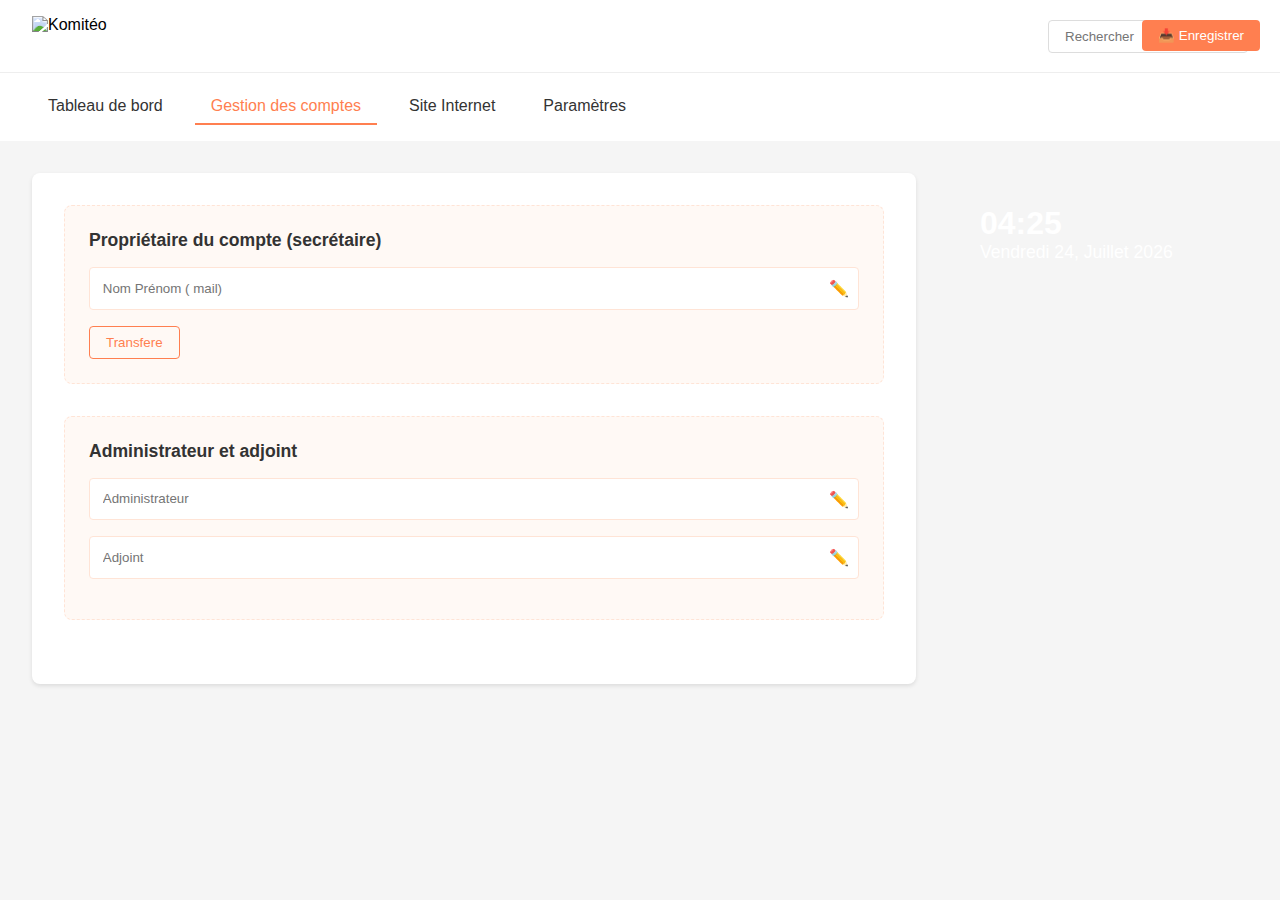
==== index.html @ c422dad1 "updates 3" ====
<!DOCTYPE html>
<html lang="fr">
  <head>
    <meta charset="UTF-8" />
    <meta name="viewport" content="width=device-width, initial-scale=1.0" />
    <title>Komitéo - Gestion des comptes</title>
    <style>
      :root {
        --primary-color: #ff7f50;
        --text-color: #333;
        --bg-color: #f5f5f5;
        --card-bg: #ffffff;
        --border-color: #ffe4d6;
      }

      * {
        margin: 0;
        padding: 0;
        box-sizing: border-box;
        font-family: Arial, sans-serif;
      }

      body {
        background-color: var(--bg-color);
      }

      .header {
        display: flex;
        justify-content: space-between;
        align-items: center;
        padding: 1rem 2rem;
        background: white;
        border-bottom: 1px solid #eee;
      }

      .logo {
        height: 40px;
      }

      .search-bar {
        padding: 0.5rem 1rem;
        border: 1px solid #ddd;
        border-radius: 4px;
        width: 200px;
      }

      .nav-tabs {
        display: flex;
        gap: 1rem;
        padding: 1rem 2rem;
        background: white;
      }

      .nav-tab {
        padding: 0.5rem 1rem;
        cursor: pointer;
        color: var(--text-color);
        border-bottom: 2px solid transparent;
      }

      .nav-tab.active {
        border-bottom-color: var(--primary-color);
        color: var(--primary-color);
      }

      .main-container {
        display: grid;
        grid-template-columns: 1fr 300px;
        gap: 2rem;
        padding: 2rem;
        max-width: 1400px;
        margin: 0 auto;
      }

      .content-area {
        background: white;
        padding: 2rem;
        border-radius: 8px;
        box-shadow: 0 2px 4px rgba(0, 0, 0, 0.1);
      }

      .tab-content {
        display: none;
      }

      .tab-content.active {
        display: block;
      }

      .form-section {
        margin-bottom: 2rem;
        padding: 1.5rem;
        border: 1px dashed var(--border-color);
        border-radius: 8px;
        background: #fff9f5;
      }

      .form-section h2 {
        font-size: 1.1rem;
        margin-bottom: 1rem;
        color: var(--text-color);
      }

      .form-group {
        margin-bottom: 1rem;
        position: relative;
      }

      .form-control {
        width: 100%;
        padding: 0.8rem;
        border: 1px solid var(--border-color);
        border-radius: 4px;
        background: white;
      }

      .edit-icon {
        position: absolute;
        right: 10px;
        top: 50%;
        transform: translateY(-50%);
        color: var(--primary-color);
        cursor: pointer;
      }

      .button {
        padding: 0.5rem 1rem;
        border: none;
        border-radius: 4px;
        cursor: pointer;
        background: var(--primary-color);
        color: white;
      }

      .button-outline {
        background: transparent;
        border: 1px solid var(--primary-color);
        color: var(--primary-color);
      }

      .save-button {
        position: fixed;
        top: 20px;
        right: 20px;
        z-index: 100;
      }

      .time-widget {
        background: url("https://hebbkx1anhila5yf.public.blob.vercel-storage.com/Komit%C3%A9o%20interface.pptx%20(1)-jANILv86jYt1NejkxQ77JHOQQuXecz.png")
          center/cover;
        color: white;
        padding: 2rem;
        border-radius: 8px;
        margin-bottom: 1rem;
      }

      .time {
        font-size: 2rem;
        font-weight: bold;
      }

      .date {
        font-size: 1.1rem;
      }
    </style>
  </head>
  <body>
    <header class="header">
      <img
        src="https://hebbkx1anhila5yf.public.blob.vercel-storage.com/Komit%C3%A9o%20interface.pptx%20(1)-jANILv86jYt1NejkxQ77JHOQQuXecz.png"
        alt="Komitéo"
        class="logo"
      />
      <input type="search" placeholder="Rechercher" class="search-bar" />
    </header>

    <nav class="nav-tabs">
      <div class="nav-tab" data-tab="dashboard">Tableau de bord</div>
      <div class="nav-tab active" data-tab="accounts">Gestion des comptes</div>
      <div class="nav-tab" data-tab="website">Site Internet</div>
      <div class="nav-tab" data-tab="settings">Paramètres</div>
    </nav>

    <button class="button save-button"><span>📥</span> Enregistrer</button>

    <main class="main-container">
      <div class="content-area">
        <!-- Dashboard Tab -->
        <div class="tab-content" id="dashboard">
          <h1>Tableau de bord</h1>
          <!-- Dashboard content here -->
        </div>

        <!-- Accounts Tab -->
        <div class="tab-content active" id="accounts">
          <div class="form-section">
            <h2>Propriétaire du compte (secrétaire)</h2>
            <div class="form-group">
              <input
                type="text"
                class="form-control"
                placeholder="Nom Prénom ( mail)"
              />
              <span class="edit-icon">✏️</span>
            </div>
            <button class="button button-outline">Transfere</button>
          </div>

          <div class="form-section">
            <h2>Administrateur et adjoint</h2>
            <div class="form-group">
              <input
                type="text"
                class="form-control"
                placeholder="Administrateur"
              />
              <span class="edit-icon">✏️</span>
            </div>
            <div class="form-group">
              <input type="text" class="form-control" placeholder="Adjoint" />
              <span class="edit-icon">✏️</span>
            </div>
          </div>
        </div>

        <!-- Website Tab -->
        <div class="tab-content" id="website">
          <h1>Site Internet</h1>
          <!-- Website content here -->
        </div>

        <!-- Settings Tab -->
        <div class="tab-content" id="settings">
          <h1>Paramètres</h1>
          <!-- Settings content here -->
        </div>
      </div>

      <aside>
        <div class="time-widget">
          <div class="time">08:10</div>
          <div class="date">Jeudi 28, Novembre 2024</div>
        </div>
      </aside>
    </main>

    <script>
      // Tab switching functionality
      const tabs = document.querySelectorAll(".nav-tab");
      const tabContents = document.querySelectorAll(".tab-content");

      tabs.forEach((tab) => {
        tab.addEventListener("click", () => {
          // Remove active class from all tabs and contents
          tabs.forEach((t) => t.classList.remove("active"));
          tabContents.forEach((content) => content.classList.remove("active"));

          // Add active class to clicked tab and corresponding content
          tab.classList.add("active");
          const tabId = tab.getAttribute("data-tab");
          document.getElementById(tabId).classList.add("active");
        });
      });

      // Update time and date
      function updateDateTime() {
        const now = new Date();
        const timeElement = document.querySelector(".time");
        const dateElement = document.querySelector(".date");

        const hours = String(now.getHours()).padStart(2, "0");
        const minutes = String(now.getMinutes()).padStart(2, "0");
        timeElement.textContent = `${hours}:${minutes}`;

        const days = [
          "Dimanche",
          "Lundi",
          "Mardi",
          "Mercredi",
          "Jeudi",
          "Vendredi",
          "Samedi",
        ];
        const months = [
          "Janvier",
          "Février",
          "Mars",
          "Avril",
          "Mai",
          "Juin",
          "Juillet",
          "Août",
          "Septembre",
          "Octobre",
          "Novembre",
          "Décembre",
        ];

        const formattedDate = `${days[now.getDay()]} ${now.getDate()}, ${
          months[now.getMonth()]
        } ${now.getFullYear()}`;
        dateElement.textContent = formattedDate;
      }

      updateDateTime();
      setInterval(updateDateTime, 60000);

      // Save button animation
      const saveButton = document.querySelector(".save-button");
      saveButton.addEventListener("click", () => {
        saveButton.style.transform = "scale(0.95)";
        setTimeout(() => {
          saveButton.style.transform = "scale(1)";
        }, 100);
      });
    </script>
  </body>
</html>
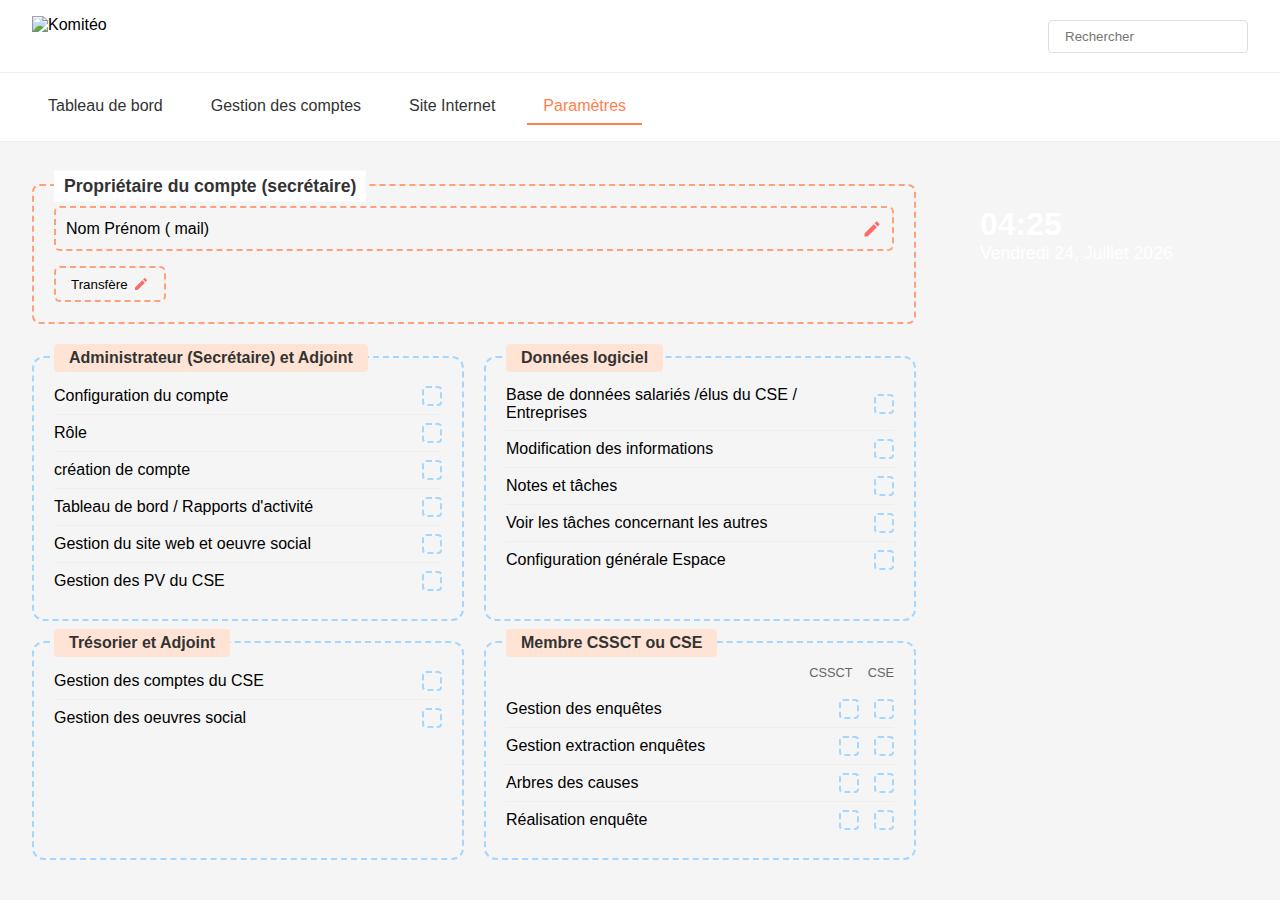
==== commit ec04a7ba: "updates 3" ====
--- a/index.html
+++ b/index.html
@@ -3,16 +3,8 @@
   <head>
     <meta charset="UTF-8" />
     <meta name="viewport" content="width=device-width, initial-scale=1.0" />
-    <title>Komitéo - Gestion des comptes</title>
+    <title>Komitéo</title>
     <style>
-      :root {
-        --primary-color: #ff7f50;
-        --text-color: #333;
-        --bg-color: #f5f5f5;
-        --card-bg: #ffffff;
-        --border-color: #ffe4d6;
-      }
-
       * {
         margin: 0;
         padding: 0;
@@ -21,9 +13,10 @@
       }
 
       body {
-        background-color: var(--bg-color);
-      }
-
+        background-color: #f5f5f5;
+      }
+
+      /* Header Styles */
       .header {
         display: flex;
         justify-content: space-between;
@@ -44,25 +37,28 @@
         width: 200px;
       }
 
+      /* Navigation Tabs */
       .nav-tabs {
         display: flex;
         gap: 1rem;
         padding: 1rem 2rem;
         background: white;
+        border-bottom: 1px solid #eee;
       }
 
       .nav-tab {
         padding: 0.5rem 1rem;
         cursor: pointer;
-        color: var(--text-color);
+        color: #333;
         border-bottom: 2px solid transparent;
       }
 
       .nav-tab.active {
-        border-bottom-color: var(--primary-color);
-        color: var(--primary-color);
-      }
-
+        border-bottom-color: #ff7f50;
+        color: #ff7f50;
+      }
+
+      /* Main Container */
       .main-container {
         display: grid;
         grid-template-columns: 1fr 300px;
@@ -72,79 +68,7 @@
         margin: 0 auto;
       }
 
-      .content-area {
-        background: white;
-        padding: 2rem;
-        border-radius: 8px;
-        box-shadow: 0 2px 4px rgba(0, 0, 0, 0.1);
-      }
-
-      .tab-content {
-        display: none;
-      }
-
-      .tab-content.active {
-        display: block;
-      }
-
-      .form-section {
-        margin-bottom: 2rem;
-        padding: 1.5rem;
-        border: 1px dashed var(--border-color);
-        border-radius: 8px;
-        background: #fff9f5;
-      }
-
-      .form-section h2 {
-        font-size: 1.1rem;
-        margin-bottom: 1rem;
-        color: var(--text-color);
-      }
-
-      .form-group {
-        margin-bottom: 1rem;
-        position: relative;
-      }
-
-      .form-control {
-        width: 100%;
-        padding: 0.8rem;
-        border: 1px solid var(--border-color);
-        border-radius: 4px;
-        background: white;
-      }
-
-      .edit-icon {
-        position: absolute;
-        right: 10px;
-        top: 50%;
-        transform: translateY(-50%);
-        color: var(--primary-color);
-        cursor: pointer;
-      }
-
-      .button {
-        padding: 0.5rem 1rem;
-        border: none;
-        border-radius: 4px;
-        cursor: pointer;
-        background: var(--primary-color);
-        color: white;
-      }
-
-      .button-outline {
-        background: transparent;
-        border: 1px solid var(--primary-color);
-        color: var(--primary-color);
-      }
-
-      .save-button {
-        position: fixed;
-        top: 20px;
-        right: 20px;
-        z-index: 100;
-      }
-
+      /* Time Widget */
       .time-widget {
         background: url("https://hebbkx1anhila5yf.public.blob.vercel-storage.com/Komit%C3%A9o%20interface.pptx%20(1)-jANILv86jYt1NejkxQ77JHOQQuXecz.png")
           center/cover;
@@ -161,6 +85,159 @@
 
       .date {
         font-size: 1.1rem;
+      }
+
+      /* Form Sections */
+      .form-section {
+        margin-bottom: 2rem;
+      }
+
+      .dotted-container {
+        position: relative;
+        border: 2px dashed #ffa07a;
+        border-radius: 8px;
+        padding: 20px;
+        margin: 10px 0;
+      }
+
+      .section-header {
+        position: absolute;
+        top: 0;
+        left: 20px;
+        transform: translateY(-50%);
+        background: white;
+        padding: 5px 10px;
+        font-size: 1.1rem;
+        color: #333;
+      }
+
+      .input-group {
+        display: flex;
+        align-items: center;
+        gap: 15px;
+        margin-bottom: 15px;
+      }
+
+      .input-with-icon {
+        position: relative;
+        flex-grow: 1;
+        border: 2px dashed #ffa07a;
+        border-radius: 6px;
+        padding: 10px;
+        min-height: 45px;
+        display: flex;
+        align-items: center;
+      }
+
+      .icon-right {
+        position: absolute;
+        right: 10px;
+        top: 50%;
+        transform: translateY(-50%);
+        width: 20px;
+        height: 20px;
+        cursor: pointer;
+      }
+
+      .edit-icon {
+        color: #ff6b6b;
+      }
+
+      .action-button {
+        border: 2px dashed #ffa07a;
+        border-radius: 6px;
+        padding: 8px 15px;
+        background: none;
+        display: flex;
+        align-items: center;
+        gap: 5px;
+        cursor: pointer;
+      }
+
+      .action-button:hover {
+        background: #fff5ee;
+      }
+
+      /* Settings Grid */
+      .settings-grid {
+        display: grid;
+        grid-template-columns: repeat(2, 1fr);
+        gap: 20px;
+        margin-top: 2rem;
+      }
+
+      .settings-section {
+        position: relative;
+        border: 2px dashed #a5d6ff;
+        border-radius: 12px;
+        padding: 20px;
+      }
+
+      .settings-title {
+        position: absolute;
+        top: 0;
+        left: 20px;
+        transform: translateY(-50%);
+        background: #ffe4d6;
+        padding: 5px 15px;
+        border-radius: 4px;
+        font-size: 1rem;
+        color: #333;
+        white-space: nowrap;
+      }
+
+      .permission-list {
+        list-style: none;
+        padding: 0;
+        margin: 0;
+      }
+
+      .permission-item {
+        display: flex;
+        justify-content: space-between;
+        align-items: center;
+        padding: 8px 0;
+        border-bottom: 1px solid #eee;
+      }
+
+      .permission-item:last-child {
+        border-bottom: none;
+      }
+
+      .checkbox-group {
+        display: flex;
+        gap: 15px;
+      }
+
+      .custom-checkbox {
+        width: 20px;
+        height: 20px;
+        border: 2px dashed #a5d6ff;
+        border-radius: 4px;
+        cursor: pointer;
+      }
+
+      .custom-checkbox.checked {
+        background-color: #ff6b6b;
+        border-color: #ff6b6b;
+      }
+
+      .column-header {
+        font-size: 0.8rem;
+        color: #666;
+        text-align: center;
+        margin-bottom: 5px;
+      }
+
+      /* Responsive Design */
+      @media (max-width: 1024px) {
+        .main-container {
+          grid-template-columns: 1fr;
+        }
+
+        .settings-grid {
+          grid-template-columns: 1fr;
+        }
       }
     </style>
   </head>
@@ -175,64 +252,168 @@
     </header>
 
     <nav class="nav-tabs">
-      <div class="nav-tab" data-tab="dashboard">Tableau de bord</div>
-      <div class="nav-tab active" data-tab="accounts">Gestion des comptes</div>
-      <div class="nav-tab" data-tab="website">Site Internet</div>
-      <div class="nav-tab" data-tab="settings">Paramètres</div>
+      <div class="nav-tab">Tableau de bord</div>
+      <div class="nav-tab">Gestion des comptes</div>
+      <div class="nav-tab">Site Internet</div>
+      <div class="nav-tab active">Paramètres</div>
     </nav>
-
-    <button class="button save-button"><span>📥</span> Enregistrer</button>
 
     <main class="main-container">
       <div class="content-area">
-        <!-- Dashboard Tab -->
-        <div class="tab-content" id="dashboard">
-          <h1>Tableau de bord</h1>
-          <!-- Dashboard content here -->
-        </div>
-
-        <!-- Accounts Tab -->
-        <div class="tab-content active" id="accounts">
-          <div class="form-section">
-            <h2>Propriétaire du compte (secrétaire)</h2>
-            <div class="form-group">
-              <input
-                type="text"
-                class="form-control"
-                placeholder="Nom Prénom ( mail)"
-              />
-              <span class="edit-icon">✏️</span>
+        <!-- Account Management Forms -->
+        <div class="form-section">
+          <div class="dotted-container">
+            <h2 class="section-header">Propriétaire du compte (secrétaire)</h2>
+            <div class="input-group">
+              <div class="input-with-icon">
+                Nom Prénom ( mail)
+                <svg
+                  class="icon-right edit-icon"
+                  viewBox="0 0 24 24"
+                  width="20"
+                  height="20"
+                >
+                  <path
+                    fill="currentColor"
+                    d="M3 17.25V21h3.75L17.81 9.94l-3.75-3.75L3 17.25zM20.71 7.04c.39-.39.39-1.02 0-1.41l-2.34-2.34c-.39-.39-1.02-.39-1.41 0l-1.83 1.83 3.75 3.75 1.83-1.83z"
+                  />
+                </svg>
+              </div>
             </div>
-            <button class="button button-outline">Transfere</button>
-          </div>
-
-          <div class="form-section">
-            <h2>Administrateur et adjoint</h2>
-            <div class="form-group">
-              <input
-                type="text"
-                class="form-control"
-                placeholder="Administrateur"
-              />
-              <span class="edit-icon">✏️</span>
-            </div>
-            <div class="form-group">
-              <input type="text" class="form-control" placeholder="Adjoint" />
-              <span class="edit-icon">✏️</span>
-            </div>
+            <button class="action-button">
+              Transfère
+              <svg class="edit-icon" viewBox="0 0 24 24" width="16" height="16">
+                <path
+                  fill="currentColor"
+                  d="M3 17.25V21h3.75L17.81 9.94l-3.75-3.75L3 17.25zM20.71 7.04c.39-.39.39-1.02 0-1.41l-2.34-2.34c-.39-.39-1.02-.39-1.41 0l-1.83 1.83 3.75 3.75 1.83-1.83z"
+                />
+              </svg>
+            </button>
           </div>
         </div>
 
-        <!-- Website Tab -->
-        <div class="tab-content" id="website">
-          <h1>Site Internet</h1>
-          <!-- Website content here -->
-        </div>
-
-        <!-- Settings Tab -->
-        <div class="tab-content" id="settings">
-          <h1>Paramètres</h1>
-          <!-- Settings content here -->
+        <!-- Settings Grid -->
+        <div class="settings-grid">
+          <!-- Administrateur Section -->
+          <div class="settings-section">
+            <h2 class="settings-title">
+              Administrateur (Secrétaire) et Adjoint
+            </h2>
+            <ul class="permission-list">
+              <li class="permission-item">
+                Configuration du compte
+                <div class="custom-checkbox"></div>
+              </li>
+              <li class="permission-item">
+                Rôle
+                <div class="custom-checkbox"></div>
+              </li>
+              <li class="permission-item">
+                création de compte
+                <div class="custom-checkbox"></div>
+              </li>
+              <li class="permission-item">
+                Tableau de bord / Rapports d'activité
+                <div class="custom-checkbox"></div>
+              </li>
+              <li class="permission-item">
+                Gestion du site web et oeuvre social
+                <div class="custom-checkbox"></div>
+              </li>
+              <li class="permission-item">
+                Gestion des PV du CSE
+                <div class="custom-checkbox"></div>
+              </li>
+            </ul>
+          </div>
+
+          <!-- Données logiciel Section -->
+          <div class="settings-section">
+            <h2 class="settings-title">Données logiciel</h2>
+            <ul class="permission-list">
+              <li class="permission-item">
+                Base de données salariés /élus du CSE / Entreprises
+                <div class="custom-checkbox"></div>
+              </li>
+              <li class="permission-item">
+                Modification des informations
+                <div class="custom-checkbox"></div>
+              </li>
+              <li class="permission-item">
+                Notes et tâches
+                <div class="custom-checkbox"></div>
+              </li>
+              <li class="permission-item">
+                Voir les tâches concernant les autres
+                <div class="custom-checkbox"></div>
+              </li>
+              <li class="permission-item">
+                Configuration générale Espace
+                <div class="custom-checkbox"></div>
+              </li>
+            </ul>
+          </div>
+
+          <!-- Trésorier Section -->
+          <div class="settings-section">
+            <h2 class="settings-title">Trésorier et Adjoint</h2>
+            <ul class="permission-list">
+              <li class="permission-item">
+                Gestion des comptes du CSE
+                <div class="custom-checkbox"></div>
+              </li>
+              <li class="permission-item">
+                Gestion des oeuvres social
+                <div class="custom-checkbox"></div>
+              </li>
+            </ul>
+          </div>
+
+          <!-- Membre CSSCT Section -->
+          <div class="settings-section">
+            <h2 class="settings-title">Membre CSSCT ou CSE</h2>
+            <div
+              class="checkbox-group"
+              style="justify-content: flex-end; margin-bottom: 10px"
+            >
+              <div class="checkbox-container">
+                <span class="column-header">CSSCT</span>
+              </div>
+              <div class="checkbox-container">
+                <span class="column-header">CSE</span>
+              </div>
+            </div>
+            <ul class="permission-list">
+              <li class="permission-item">
+                Gestion des enquêtes
+                <div class="checkbox-group">
+                  <div class="custom-checkbox"></div>
+                  <div class="custom-checkbox"></div>
+                </div>
+              </li>
+              <li class="permission-item">
+                Gestion extraction enquêtes
+                <div class="checkbox-group">
+                  <div class="custom-checkbox"></div>
+                  <div class="custom-checkbox"></div>
+                </div>
+              </li>
+              <li class="permission-item">
+                Arbres des causes
+                <div class="checkbox-group">
+                  <div class="custom-checkbox"></div>
+                  <div class="custom-checkbox"></div>
+                </div>
+              </li>
+              <li class="permission-item">
+                Réalisation enquête
+                <div class="checkbox-group">
+                  <div class="custom-checkbox"></div>
+                  <div class="custom-checkbox"></div>
+                </div>
+              </li>
+            </ul>
+          </div>
         </div>
       </div>
 
@@ -247,18 +428,17 @@
     <script>
       // Tab switching functionality
       const tabs = document.querySelectorAll(".nav-tab");
-      const tabContents = document.querySelectorAll(".tab-content");
-
       tabs.forEach((tab) => {
         tab.addEventListener("click", () => {
-          // Remove active class from all tabs and contents
           tabs.forEach((t) => t.classList.remove("active"));
-          tabContents.forEach((content) => content.classList.remove("active"));
-
-          // Add active class to clicked tab and corresponding content
           tab.classList.add("active");
-          const tabId = tab.getAttribute("data-tab");
-          document.getElementById(tabId).classList.add("active");
+        });
+      });
+
+      // Checkbox toggle functionality
+      document.querySelectorAll(".custom-checkbox").forEach((checkbox) => {
+        checkbox.addEventListener("click", function () {
+          this.classList.toggle("checked");
         });
       });
 
@@ -304,15 +484,6 @@
 
       updateDateTime();
       setInterval(updateDateTime, 60000);
-
-      // Save button animation
-      const saveButton = document.querySelector(".save-button");
-      saveButton.addEventListener("click", () => {
-        saveButton.style.transform = "scale(0.95)";
-        setTimeout(() => {
-          saveButton.style.transform = "scale(1)";
-        }, 100);
-      });
     </script>
   </body>
 </html>
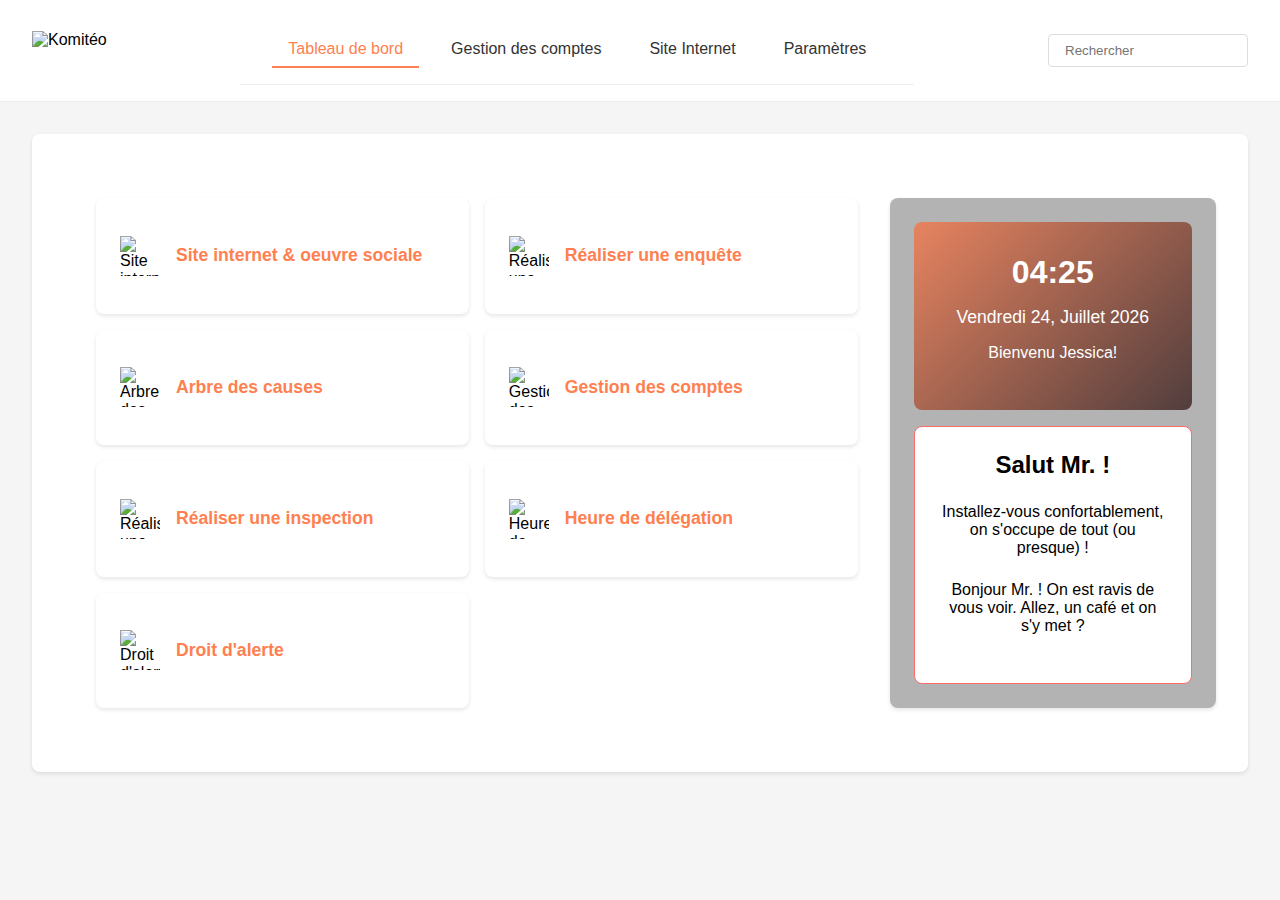
==== commit b4dd1d5b: "refactor" ====
--- a/index.html
+++ b/index.html
@@ -4,242 +4,7 @@
     <meta charset="UTF-8" />
     <meta name="viewport" content="width=device-width, initial-scale=1.0" />
     <title>Komitéo</title>
-    <style>
-      * {
-        margin: 0;
-        padding: 0;
-        box-sizing: border-box;
-        font-family: Arial, sans-serif;
-      }
-
-      body {
-        background-color: #f5f5f5;
-      }
-
-      /* Header Styles */
-      .header {
-        display: flex;
-        justify-content: space-between;
-        align-items: center;
-        padding: 1rem 2rem;
-        background: white;
-        border-bottom: 1px solid #eee;
-      }
-
-      .logo {
-        height: 40px;
-      }
-
-      .search-bar {
-        padding: 0.5rem 1rem;
-        border: 1px solid #ddd;
-        border-radius: 4px;
-        width: 200px;
-      }
-
-      /* Navigation Tabs */
-      .nav-tabs {
-        display: flex;
-        gap: 1rem;
-        padding: 1rem 2rem;
-        background: white;
-        border-bottom: 1px solid #eee;
-      }
-
-      .nav-tab {
-        padding: 0.5rem 1rem;
-        cursor: pointer;
-        color: #333;
-        border-bottom: 2px solid transparent;
-      }
-
-      .nav-tab.active {
-        border-bottom-color: #ff7f50;
-        color: #ff7f50;
-      }
-
-      /* Main Container */
-      .main-container {
-        display: grid;
-        grid-template-columns: 1fr 300px;
-        gap: 2rem;
-        padding: 2rem;
-        max-width: 1400px;
-        margin: 0 auto;
-      }
-
-      /* Time Widget */
-      .time-widget {
-        background: url("https://hebbkx1anhila5yf.public.blob.vercel-storage.com/Komit%C3%A9o%20interface.pptx%20(1)-jANILv86jYt1NejkxQ77JHOQQuXecz.png")
-          center/cover;
-        color: white;
-        padding: 2rem;
-        border-radius: 8px;
-        margin-bottom: 1rem;
-      }
-
-      .time {
-        font-size: 2rem;
-        font-weight: bold;
-      }
-
-      .date {
-        font-size: 1.1rem;
-      }
-
-      /* Form Sections */
-      .form-section {
-        margin-bottom: 2rem;
-      }
-
-      .dotted-container {
-        position: relative;
-        border: 2px dashed #ffa07a;
-        border-radius: 8px;
-        padding: 20px;
-        margin: 10px 0;
-      }
-
-      .section-header {
-        position: absolute;
-        top: 0;
-        left: 20px;
-        transform: translateY(-50%);
-        background: white;
-        padding: 5px 10px;
-        font-size: 1.1rem;
-        color: #333;
-      }
-
-      .input-group {
-        display: flex;
-        align-items: center;
-        gap: 15px;
-        margin-bottom: 15px;
-      }
-
-      .input-with-icon {
-        position: relative;
-        flex-grow: 1;
-        border: 2px dashed #ffa07a;
-        border-radius: 6px;
-        padding: 10px;
-        min-height: 45px;
-        display: flex;
-        align-items: center;
-      }
-
-      .icon-right {
-        position: absolute;
-        right: 10px;
-        top: 50%;
-        transform: translateY(-50%);
-        width: 20px;
-        height: 20px;
-        cursor: pointer;
-      }
-
-      .edit-icon {
-        color: #ff6b6b;
-      }
-
-      .action-button {
-        border: 2px dashed #ffa07a;
-        border-radius: 6px;
-        padding: 8px 15px;
-        background: none;
-        display: flex;
-        align-items: center;
-        gap: 5px;
-        cursor: pointer;
-      }
-
-      .action-button:hover {
-        background: #fff5ee;
-      }
-
-      /* Settings Grid */
-      .settings-grid {
-        display: grid;
-        grid-template-columns: repeat(2, 1fr);
-        gap: 20px;
-        margin-top: 2rem;
-      }
-
-      .settings-section {
-        position: relative;
-        border: 2px dashed #a5d6ff;
-        border-radius: 12px;
-        padding: 20px;
-      }
-
-      .settings-title {
-        position: absolute;
-        top: 0;
-        left: 20px;
-        transform: translateY(-50%);
-        background: #ffe4d6;
-        padding: 5px 15px;
-        border-radius: 4px;
-        font-size: 1rem;
-        color: #333;
-        white-space: nowrap;
-      }
-
-      .permission-list {
-        list-style: none;
-        padding: 0;
-        margin: 0;
-      }
-
-      .permission-item {
-        display: flex;
-        justify-content: space-between;
-        align-items: center;
-        padding: 8px 0;
-        border-bottom: 1px solid #eee;
-      }
-
-      .permission-item:last-child {
-        border-bottom: none;
-      }
-
-      .checkbox-group {
-        display: flex;
-        gap: 15px;
-      }
-
-      .custom-checkbox {
-        width: 20px;
-        height: 20px;
-        border: 2px dashed #a5d6ff;
-        border-radius: 4px;
-        cursor: pointer;
-      }
-
-      .custom-checkbox.checked {
-        background-color: #ff6b6b;
-        border-color: #ff6b6b;
-      }
-
-      .column-header {
-        font-size: 0.8rem;
-        color: #666;
-        text-align: center;
-        margin-bottom: 5px;
-      }
-
-      /* Responsive Design */
-      @media (max-width: 1024px) {
-        .main-container {
-          grid-template-columns: 1fr;
-        }
-
-        .settings-grid {
-          grid-template-columns: 1fr;
-        }
-      }
-    </style>
+    <link rel="stylesheet" href="style.css" />
   </head>
   <body>
     <header class="header">
@@ -248,209 +13,400 @@
         alt="Komitéo"
         class="logo"
       />
+      <nav class="nav-tabs">
+        <div class="nav-tab" data-tab="dashboard">Tableau de bord</div>
+        <div class="nav-tab" data-tab="accounts">Gestion des comptes</div>
+        <div class="nav-tab" data-tab="website">Site Internet</div>
+        <div class="nav-tab" data-tab="settings">Paramètres</div>
+      </nav>
       <input type="search" placeholder="Rechercher" class="search-bar" />
     </header>
 
-    <nav class="nav-tabs">
-      <div class="nav-tab">Tableau de bord</div>
-      <div class="nav-tab">Gestion des comptes</div>
-      <div class="nav-tab">Site Internet</div>
-      <div class="nav-tab active">Paramètres</div>
-    </nav>
-
     <main class="main-container">
       <div class="content-area">
-        <!-- Account Management Forms -->
-        <div class="form-section">
-          <div class="dotted-container">
-            <h2 class="section-header">Propriétaire du compte (secrétaire)</h2>
-            <div class="input-group">
-              <div class="input-with-icon">
-                Nom Prénom ( mail)
+        <!-- Dashboard Tab -->
+        <div id="dashboard" class="tab-content active">
+          <div class="menu-grid">
+            <div class="menu-item">
+              <img
+                src="https://hebbkx1anhila5yf.public.blob.vercel-storage.com/Komit%C3%A9o%20interface.pptx-p2DR1jyctM0avQndumkIpsC59VqSSd.png"
+                alt="Site internet & oeuvre sociale"
+              />
+              <h3>Site internet & oeuvre sociale</h3>
+            </div>
+            <div class="menu-item">
+              <img
+                src="https://hebbkx1anhila5yf.public.blob.vercel-storage.com/Komit%C3%A9o%20interface.pptx-p2DR1jyctM0avQndumkIpsC59VqSSd.png"
+                alt="Réaliser une enquête"
+              />
+              <h3>Réaliser une enquête</h3>
+            </div>
+            <div class="menu-item">
+              <img
+                src="https://hebbkx1anhila5yf.public.blob.vercel-storage.com/Komit%C3%A9o%20interface.pptx-p2DR1jyctM0avQndumkIpsC59VqSSd.png"
+                alt="Arbre des causes"
+              />
+              <h3>Arbre des causes</h3>
+            </div>
+            <div class="menu-item">
+              <img
+                src="https://hebbkx1anhila5yf.public.blob.vercel-storage.com/Komit%C3%A9o%20interface.pptx-p2DR1jyctM0avQndumkIpsC59VqSSd.png"
+                alt="Gestion des comptes"
+              />
+              <h3>Gestion des comptes</h3>
+            </div>
+            <div class="menu-item">
+              <img
+                src="https://hebbkx1anhila5yf.public.blob.vercel-storage.com/Komit%C3%A9o%20interface.pptx-p2DR1jyctM0avQndumkIpsC59VqSSd.png"
+                alt="Réaliser une inspection"
+              />
+              <h3>Réaliser une inspection</h3>
+            </div>
+            <div class="menu-item">
+              <img
+                src="https://hebbkx1anhila5yf.public.blob.vercel-storage.com/Komit%C3%A9o%20interface.pptx-p2DR1jyctM0avQndumkIpsC59VqSSd.png"
+                alt="Heure de délégation"
+              />
+              <h3>Heure de délégation</h3>
+            </div>
+            <div class="menu-item">
+              <img
+                src="https://hebbkx1anhila5yf.public.blob.vercel-storage.com/Komit%C3%A9o%20interface.pptx-p2DR1jyctM0avQndumkIpsC59VqSSd.png"
+                alt="Droit d'alerte"
+              />
+              <h3>Droit d'alerte</h3>
+            </div>
+          </div>
+
+          <aside class="sidebar">
+            <div class="time-widget">
+              <div class="time">08:10</div>
+              <div class="date">Jeudi 28, Novembre 2024</div>
+              <div class="p">Bienvenu Jessica!</div>
+            </div>
+            <div class="welcome-message">
+              <h2>Salut Mr. !</h2>
+              <p>
+                Installez-vous confortablement, on s'occupe de tout (ou presque)
+                !
+              </p>
+              <p>
+                Bonjour Mr. ! On est ravis de vous voir. Allez, un café et on
+                s'y met ?
+              </p>
+            </div>
+          </aside>
+        </div>
+
+        <!-- Accounts Tab -->
+        <div id="accounts" class="tab-content">
+          <div class="form-section">
+            <div class="dotted-container">
+              <h2 class="section-header">
+                Propriétaire du compte (secrétaire)
+              </h2>
+              <div class="input-group">
+                <div class="input-with-icon">
+                  <input
+                    type="text"
+                    class="form-input"
+                    placeholder="Nom Prénom ( mail )"
+                  />
+                  <svg
+                    class="icon-right"
+                    viewBox="0 0 24 24"
+                    width="20"
+                    height="20"
+                  >
+                    <path
+                      fill="currentColor"
+                      d="M3 17.25V21h3.75L17.81 9.94l-3.75-3.75L3 17.25zM20.71 7.04c.39-.39.39-1.02 0-1.41l-2.34-2.34c-.39-.39-1.02-.39-1.41 0l-1.83 1.83 3.75 3.75 1.83-1.83z"
+                    />
+                  </svg>
+                </div>
+              </div>
+              <button class="action-button">
+                Transfère
                 <svg
-                  class="icon-right edit-icon"
+                  class="edit-icon"
                   viewBox="0 0 24 24"
-                  width="20"
-                  height="20"
+                  width="16"
+                  height="16"
                 >
                   <path
                     fill="currentColor"
                     d="M3 17.25V21h3.75L17.81 9.94l-3.75-3.75L3 17.25zM20.71 7.04c.39-.39.39-1.02 0-1.41l-2.34-2.34c-.39-.39-1.02-.39-1.41 0l-1.83 1.83 3.75 3.75 1.83-1.83z"
                   />
                 </svg>
+              </button>
+            </div>
+          </div>
+
+          <div class="form-section">
+            <div class="dotted-container">
+              <h2 class="section-header">Administrateur et adjoint</h2>
+              <div class="input-group">
+                <div class="input-with-icon">
+                  <input
+                    type="text"
+                    class="form-input"
+                    placeholder="Administrateur"
+                  />
+                  <svg
+                    class="icon-right"
+                    viewBox="0 0 24 24"
+                    width="20"
+                    height="20"
+                  >
+                    <path
+                      fill="currentColor"
+                      d="M3 17.25V21h3.75L17.81 9.94l-3.75-3.75L3 17.25zM20.71 7.04c.39-.39.39-1.02 0-1.41l-2.34-2.34c-.39-.39-1.02-.39-1.41 0l-1.83 1.83 3.75 3.75 1.83-1.83z"
+                    />
+                  </svg>
+                </div>
+                <div class="account-checkbox"></div>
               </div>
-            </div>
-            <button class="action-button">
-              Transfère
-              <svg class="edit-icon" viewBox="0 0 24 24" width="16" height="16">
-                <path
-                  fill="currentColor"
-                  d="M3 17.25V21h3.75L17.81 9.94l-3.75-3.75L3 17.25zM20.71 7.04c.39-.39.39-1.02 0-1.41l-2.34-2.34c-.39-.39-1.02-.39-1.41 0l-1.83 1.83 3.75 3.75 1.83-1.83z"
-                />
-              </svg>
-            </button>
+
+              <div class="input-group">
+                <div class="input-with-icon">
+                  <input type="text" class="form-input" placeholder="Adjoint" />
+                  <svg
+                    class="icon-right"
+                    viewBox="0 0 24 24"
+                    width="20"
+                    height="20"
+                  >
+                    <path
+                      fill="currentColor"
+                      d="M3 17.25V21h3.75L17.81 9.94l-3.75-3.75L3 17.25zM20.71 7.04c.39-.39.39-1.02 0-1.41l-2.34-2.34c-.39-.39-1.02-.39-1.41 0l-1.83 1.83 3.75 3.75 1.83-1.83z"
+                    />
+                  </svg>
+                </div>
+                <div class="account-checkbox"></div>
+              </div>
+            </div>
           </div>
         </div>
 
-        <!-- Settings Grid -->
-        <div class="settings-grid">
-          <!-- Administrateur Section -->
-          <div class="settings-section">
-            <h2 class="settings-title">
-              Administrateur (Secrétaire) et Adjoint
-            </h2>
-            <ul class="permission-list">
-              <li class="permission-item">
-                Configuration du compte
-                <div class="custom-checkbox"></div>
-              </li>
-              <li class="permission-item">
-                Rôle
-                <div class="custom-checkbox"></div>
-              </li>
-              <li class="permission-item">
-                création de compte
-                <div class="custom-checkbox"></div>
-              </li>
-              <li class="permission-item">
-                Tableau de bord / Rapports d'activité
-                <div class="custom-checkbox"></div>
-              </li>
-              <li class="permission-item">
-                Gestion du site web et oeuvre social
-                <div class="custom-checkbox"></div>
-              </li>
-              <li class="permission-item">
-                Gestion des PV du CSE
-                <div class="custom-checkbox"></div>
-              </li>
-            </ul>
+        <!-- Website Tab -->
+        <div id="website" class="tab-content">
+          <!-- Flex container -->
+          <div class="image-box-container">
+            <div class="image-item">
+              <div class="image-box"></div>
+              <p class="image-title">Compte d'access</p>
+            </div>
+            <div class="image-item">
+              <div class="image-box"></div>
+              <p class="image-title">Notifications</p>
+            </div>
           </div>
-
-          <!-- Données logiciel Section -->
-          <div class="settings-section">
-            <h2 class="settings-title">Données logiciel</h2>
-            <ul class="permission-list">
-              <li class="permission-item">
-                Base de données salariés /élus du CSE / Entreprises
-                <div class="custom-checkbox"></div>
-              </li>
-              <li class="permission-item">
-                Modification des informations
-                <div class="custom-checkbox"></div>
-              </li>
-              <li class="permission-item">
-                Notes et tâches
-                <div class="custom-checkbox"></div>
-              </li>
-              <li class="permission-item">
-                Voir les tâches concernant les autres
-                <div class="custom-checkbox"></div>
-              </li>
-              <li class="permission-item">
-                Configuration générale Espace
-                <div class="custom-checkbox"></div>
-              </li>
-            </ul>
-          </div>
-
-          <!-- Trésorier Section -->
-          <div class="settings-section">
-            <h2 class="settings-title">Trésorier et Adjoint</h2>
-            <ul class="permission-list">
-              <li class="permission-item">
-                Gestion des comptes du CSE
-                <div class="custom-checkbox"></div>
-              </li>
-              <li class="permission-item">
-                Gestion des oeuvres social
-                <div class="custom-checkbox"></div>
-              </li>
-            </ul>
-          </div>
-
-          <!-- Membre CSSCT Section -->
-          <div class="settings-section">
-            <h2 class="settings-title">Membre CSSCT ou CSE</h2>
-            <div
-              class="checkbox-group"
-              style="justify-content: flex-end; margin-bottom: 10px"
-            >
-              <div class="checkbox-container">
-                <span class="column-header">CSSCT</span>
+        </div>
+
+        <!-- Settings Tab -->
+        <div id="settings" class="tab-content">
+          <div class="settings-grid">
+            <!-- Administrateur Section -->
+            <div class="settings-section">
+              <h2 class="settings-title">
+                Administrateur (Secrétaire) et Adjoint
+              </h2>
+              <ul class="permission-list">
+                <li class="permission-item">
+                  Configuration du compte
+                  <div class="custom-checkbox"></div>
+                </li>
+                <li class="permission-item">
+                  Rôle
+                  <div class="custom-checkbox"></div>
+                </li>
+                <li class="permission-item">
+                  création de compte
+                  <div class="custom-checkbox"></div>
+                </li>
+                <li class="permission-item">
+                  Tableau de bord / Rapports d'activité
+                  <div class="custom-checkbox"></div>
+                </li>
+                <li class="permission-item">
+                  Gestion du site web et oeuvre social
+                  <div class="custom-checkbox"></div>
+                </li>
+                <li class="permission-item">
+                  Gestion des PV du CSE
+                  <div class="custom-checkbox"></div>
+                </li>
+              </ul>
+            </div>
+
+            <!-- Données logiciel Section -->
+            <div class="settings-section">
+              <h2 class="settings-title">Données logiciel</h2>
+              <ul class="permission-list">
+                <li class="permission-item">
+                  Base de données salariés /élus du CSE / Entreprises
+                  <div class="custom-checkbox"></div>
+                </li>
+                <li class="permission-item">
+                  Modification des informations
+                  <div class="custom-checkbox"></div>
+                </li>
+                <li class="permission-item">
+                  Notes et tâches
+                  <div class="custom-checkbox"></div>
+                </li>
+                <li class="permission-item">
+                  Voir les tâches concernant les autres
+                  <div class="custom-checkbox"></div>
+                </li>
+                <li class="permission-item">
+                  Configuration générale Espace
+                  <div class="custom-checkbox"></div>
+                </li>
+              </ul>
+            </div>
+
+            <!-- Trésorier Section -->
+            <div class="settings-section">
+              <h2 class="settings-title">Trésorier et Adjoint</h2>
+              <ul class="permission-list">
+                <li class="permission-item">
+                  Gestion des comptes du CSE
+                  <div class="custom-checkbox"></div>
+                </li>
+                <li class="permission-item">
+                  Gestion des oeuvres social
+                  <div class="custom-checkbox"></div>
+                </li>
+              </ul>
+            </div>
+
+            <!-- Membre CSSCT Section -->
+            <div class="settings-section">
+              <h2 class="settings-title">Membre CSSCT ou CSE</h2>
+              <div
+                class="checkbox-group"
+                style="justify-content: flex-end; margin-bottom: 10px"
+              >
+                <div class="checkbox-container">
+                  <span class="column-header">CSSCT</span>
+                </div>
+                <div class="checkbox-container">
+                  <span class="column-header">CSE</span>
+                </div>
               </div>
-              <div class="checkbox-container">
-                <span class="column-header">CSE</span>
-              </div>
-            </div>
-            <ul class="permission-list">
-              <li class="permission-item">
-                Gestion des enquêtes
-                <div class="checkbox-group">
-                  <div class="custom-checkbox"></div>
-                  <div class="custom-checkbox"></div>
-                </div>
-              </li>
-              <li class="permission-item">
-                Gestion extraction enquêtes
-                <div class="checkbox-group">
-                  <div class="custom-checkbox"></div>
-                  <div class="custom-checkbox"></div>
-                </div>
-              </li>
-              <li class="permission-item">
-                Arbres des causes
-                <div class="checkbox-group">
-                  <div class="custom-checkbox"></div>
-                  <div class="custom-checkbox"></div>
-                </div>
-              </li>
-              <li class="permission-item">
-                Réalisation enquête
-                <div class="checkbox-group">
-                  <div class="custom-checkbox"></div>
-                  <div class="custom-checkbox"></div>
-                </div>
-              </li>
-            </ul>
+              <ul class="permission-list">
+                <li class="permission-item">
+                  Gestion des enquêtes
+                  <div class="checkbox-group">
+                    <div class="custom-checkbox"></div>
+                    <div class="custom-checkbox"></div>
+                  </div>
+                </li>
+                <li class="permission-item">
+                  Gestion extraction enquêtes
+                  <div class="checkbox-group">
+                    <div class="custom-checkbox"></div>
+                    <div class="custom-checkbox"></div>
+                  </div>
+                </li>
+                <li class="permission-item">
+                  Arbres des causes
+                  <div class="checkbox-group">
+                    <div class="custom-checkbox"></div>
+                    <div class="custom-checkbox"></div>
+                  </div>
+                </li>
+                <li class="permission-item">
+                  Réalisation enquête
+                  <div class="checkbox-group">
+                    <div class="custom-checkbox"></div>
+                    <div class="custom-checkbox"></div>
+                  </div>
+                </li>
+              </ul>
+            </div>
           </div>
         </div>
       </div>
 
-      <aside>
+      <aside id="aside">
         <div class="time-widget">
           <div class="time">08:10</div>
           <div class="date">Jeudi 28, Novembre 2024</div>
         </div>
       </aside>
     </main>
-
     <script>
-      // Tab switching functionality
-      const tabs = document.querySelectorAll(".nav-tab");
-      tabs.forEach((tab) => {
-        tab.addEventListener("click", () => {
-          tabs.forEach((t) => t.classList.remove("active"));
-          tab.classList.add("active");
+      //   const aside = document.getElementById("aside");
+      document.addEventListener("DOMContentLoaded", function () {
+        const aside = document.getElementById("aside");
+        const mainContainer = document.querySelector(".main-container");
+        const tabs = document.querySelectorAll(".nav-tab");
+        const tabContents = document.querySelectorAll(".tab-content");
+        aside.style.display = "none";
+        mainContainer.style.gridTemplateColumns = "1fr";
+
+        function switchTab(event) {
+          const selectedTab = event.target.getAttribute("data-tab");
+
+          // Remove 'active' class from all tabs and contents
+          tabs.forEach((tab) => tab.classList.remove("active"));
+          tabContents.forEach((content) => content.classList.remove("active"));
+          // Hide all tab contents
+          tabContents.forEach((content) => (content.style.display = "none"));
+
+          // Add 'active' class to clicked tab and corresponding content
+          event.target.classList.add("active");
+          document.getElementById(selectedTab).classList.add("active");
+
+          const activeTab = document.getElementById(selectedTab);
+          if (activeTab) {
+            activeTab.style.display = "block";
+          }
+
+          if (selectedTab === "dashboard" || selectedTab === "settings") {
+            activeTab.style.display = "grid";
+            activeTab.style.gridTemplateColumns = "70% 30%";
+            aside.style.display = "none";
+            mainContainer.style.gridTemplateColumns = "1fr";
+          } else {
+            aside.style.display = "block";
+            mainContainer.style.gridTemplateColumns = "1fr 300px";
+          }
+        }
+
+        // Add click event to each tab
+        tabs.forEach((tab) => {
+          tab.addEventListener("click", switchTab);
         });
+
+        // Activate the first tab by default
+        if (tabs.length > 0) {
+          tabs[0].classList.add("active");
+          document
+            .getElementById(tabs[0].getAttribute("data-tab"))
+            .classList.add("active");
+        }
       });
-
-      // Checkbox toggle functionality
       document.querySelectorAll(".custom-checkbox").forEach((checkbox) => {
         checkbox.addEventListener("click", function () {
           this.classList.toggle("checked");
         });
       });
-
-      // Update time and date
+      document.querySelectorAll(".account-checkbox").forEach((checkbox) => {
+        checkbox.addEventListener("click", function () {
+          this.classList.toggle("checked");
+        });
+      });
       function updateDateTime() {
         const now = new Date();
-        const timeElement = document.querySelector(".time");
-        const dateElement = document.querySelector(".date");
+        const timeElement = document.querySelectorAll(".time");
+        const dateElement = document.querySelectorAll(".date");
 
         const hours = String(now.getHours()).padStart(2, "0");
         const minutes = String(now.getMinutes()).padStart(2, "0");
-        timeElement.textContent = `${hours}:${minutes}`;
+        timeElement.forEach((ele) => (ele.textContent = `${hours}:${minutes}`));
 
         const days = [
           "Dimanche",
@@ -479,7 +435,7 @@
         const formattedDate = `${days[now.getDay()]} ${now.getDate()}, ${
           months[now.getMonth()]
         } ${now.getFullYear()}`;
-        dateElement.textContent = formattedDate;
+        dateElement.forEach((d) => (d.textContent = formattedDate));
       }
 
       updateDateTime();
--- a/style.css
+++ b/style.css
@@ -0,0 +1,443 @@
+* {
+  margin: 0;
+  padding: 0;
+  box-sizing: border-box;
+  font-family: Arial, sans-serif;
+}
+
+body {
+  background-color: #f5f5f5;
+}
+
+.header {
+  display: flex;
+  justify-content: space-between;
+  align-items: center;
+  padding: 1rem 2rem;
+  background: white;
+  border-bottom: 1px solid #eee;
+}
+
+.logo {
+  height: 40px;
+}
+
+.search-bar {
+  padding: 0.5rem 1rem;
+  border: 1px solid #ddd;
+  border-radius: 4px;
+  width: 200px;
+}
+
+.nav-tabs {
+  display: flex;
+  gap: 1rem;
+  padding: 1rem 2rem;
+  background: white;
+  border-bottom: 1px solid #eee;
+}
+
+.nav-tab {
+  padding: 0.5rem 1rem;
+  cursor: pointer;
+  color: #333;
+  border-bottom: 2px solid transparent;
+}
+
+.nav-tab.active {
+  border-bottom-color: #ff7f50;
+  color: #ff7f50;
+}
+
+.content-area {
+  background: white;
+  padding: 2rem;
+  border-radius: 8px;
+  box-shadow: 0 2px 4px rgba(0, 0, 0, 0.1);
+}
+
+.tab-content {
+  display: none;
+}
+
+.tab-content.active {
+  display: block;
+}
+
+:root {
+  --primary-color: #ff7f50;
+  --text-color: #333;
+  --bg-color: #f5f5f5;
+  --card-bg: #ffffff;
+}
+* {
+  margin: 0;
+  padding: 0;
+  box-sizing: border-box;
+  font-family: Arial, sans-serif;
+}
+body {
+  background-color: var(--bg-color);
+}
+.main-container {
+  display: grid;
+  grid-template-columns: 1fr 300px;
+  gap: 2rem;
+  padding: 2rem;
+  max-width: 1400px;
+  margin: 0 auto;
+}
+
+#dashboard {
+  display: grid;
+  grid-template-columns: 70% 30%;
+  gap: 2rem;
+  padding: 2rem;
+  width: 100%;
+}
+
+.menu-grid {
+  display: grid;
+  grid-template-columns: repeat(auto-fit, minmax(250px, 1fr));
+  gap: 1rem;
+}
+.menu-item {
+  background: var(--card-bg);
+  padding: 1.5rem;
+  border-radius: 8px;
+  display: flex;
+  align-items: center;
+  gap: 1rem;
+  cursor: pointer;
+  transition: transform 0.2s;
+  box-shadow: 0 2px 4px rgba(0, 0, 0, 0.1);
+}
+.menu-item:hover {
+  transform: translateY(-2px);
+}
+.menu-item img {
+  width: 40px;
+  height: 40px;
+}
+.menu-item h3 {
+  color: var(--primary-color);
+  font-size: 1.1rem;
+}
+
+.sidebar {
+  background: rgba(131, 131, 131, 0.617);
+  padding: 1.5rem;
+  border-radius: 8px;
+  box-shadow: 0 2px 4px rgba(0, 0, 0, 0.1);
+}
+.time-widget {
+  background: linear-gradient(135deg, hsl(16, 74%, 64%), hsl(0, 14%, 28%));
+  color: white;
+  padding: 2rem;
+  border-radius: 8px;
+  margin-bottom: 1rem;
+  text-align: center;
+}
+
+.time-widget > * {
+  margin-bottom: 1rem;
+}
+.time {
+  font-size: 2rem;
+  font-weight: bold;
+}
+.date {
+  font-size: 1.1rem;
+}
+.welcome-message {
+  background: white;
+  padding: 1.5rem;
+  border-radius: 8px;
+  text-align: center;
+  border: 1px solid #ff6b6b;
+}
+.welcome-message > p {
+  margin: 1.5rem 0;
+}
+
+.form-section {
+  margin-bottom: 2rem;
+}
+
+.dotted-container {
+  position: relative;
+  border: 2px dashed #ffa07a;
+  border-radius: 8px;
+  padding: 20px;
+  margin: 10px 0;
+}
+
+.section-header {
+  position: absolute;
+  top: 0;
+  left: 20px;
+  transform: translateY(-50%);
+  background: white;
+  padding: 5px 10px;
+  font-size: 1.1rem;
+  color: #333;
+}
+
+.input-group {
+  display: flex;
+  align-items: center;
+  gap: 15px;
+  margin-bottom: 15px;
+}
+
+.input-with-icon {
+  position: relative;
+  flex-grow: 1;
+  border: 2px dashed #ffa07a;
+  border-radius: 6px;
+  padding: 10px;
+  min-height: 45px;
+  display: flex;
+  align-items: center;
+}
+
+.icon-right {
+  position: absolute;
+  right: 10px;
+  top: 50%;
+  transform: translateY(-50%);
+  width: 20px;
+  height: 20px;
+  cursor: pointer;
+}
+
+.edit-icon {
+  color: #ff6b6b;
+}
+
+.action-button {
+  border: 2px dashed #ffa07a;
+  border-radius: 6px;
+  padding: 8px 15px;
+  background: none;
+  display: flex;
+  align-items: center;
+  gap: 5px;
+  cursor: pointer;
+}
+
+.action-button:hover {
+  background: #fff5ee;
+}
+
+.settings-grid {
+  display: grid;
+  grid-template-columns: repeat(2, 1fr);
+  gap: 20px;
+}
+
+.settings-section {
+  position: relative;
+  border: 2px dashed #a5d6ff;
+  border-radius: 12px;
+  padding: 20px;
+}
+
+.settings-title {
+  position: absolute;
+  top: 0;
+  left: 20px;
+  transform: translateY(-50%);
+  background: #ffe4d6;
+  padding: 5px 15px;
+  border-radius: 4px;
+  font-size: 1rem;
+  color: #333;
+  white-space: nowrap;
+}
+
+.permission-list {
+  list-style: none;
+  padding: 0;
+  margin: 0;
+}
+
+.permission-item {
+  display: flex;
+  justify-content: space-between;
+  align-items: center;
+  padding: 8px 0;
+}
+
+.permission-item:last-child {
+  border-bottom: none;
+}
+
+.checkbox-group {
+  display: flex;
+  gap: 15px;
+}
+
+.custom-checkbox {
+  width: 25px;
+  height: 25px;
+  border: 2px dashed #a5d6ff;
+  border-radius: 4px;
+  cursor: pointer;
+}
+
+.custom-checkbox.checked {
+  background-color: #a5d6ff;
+  border-color: #a5d6ff;
+}
+
+.column-header {
+  font-size: 0.8rem;
+  color: #666;
+  text-align: center;
+  margin-bottom: 5px;
+}
+
+.image-box-container {
+  display: flex;
+  flex-wrap: wrap;
+  gap: 2rem;
+}
+
+.image-item {
+  display: flex;
+  flex-direction: column;
+  align-items: center; /* Center the title below */
+}
+
+.image-box {
+  width: 150px;
+  height: 150px;
+  background-color: #ff6b6b;
+  border-radius: 8px;
+}
+
+.image-title {
+  margin-top: 0.5rem;
+  font-size: 1rem;
+  color: #333;
+}
+
+/* The input-with-icon element already uses the dotted border as its own border */
+.input-with-icon {
+  position: relative;
+  flex-grow: 1;
+  border: 2px dashed #ffa07a;
+  border-radius: 6px;
+  padding: 10px;
+  padding-right: 35px; /* extra space so text doesn't overlap the icon */
+  min-height: 45px;
+  display: flex;
+  align-items: center;
+  outline: none; /* removes any focus outline */
+}
+
+/* Show placeholder text when the field is empty */
+.input-with-icon:empty:before {
+  content: attr(data-placeholder);
+  color: #999;
+}
+
+/* Position the pencil icon inside the input field */
+.input-with-icon .icon-right {
+  position: absolute;
+  right: 10px;
+  top: 50%;
+  transform: translateY(-50%);
+  cursor: pointer;
+}
+
+.form-section {
+  margin-bottom: 2rem;
+}
+
+.section-header {
+  background: #ffe4d6;
+  padding: 10px 15px;
+  border-radius: 4px;
+  margin-bottom: 1rem;
+  font-size: 1.1rem;
+  color: #333;
+}
+
+.dotted-container {
+  position: relative;
+  border: 2px dashed #ffa07a;
+  border-radius: 8px;
+  padding: 20px;
+  margin: 10px 0;
+}
+
+.input-group {
+  display: flex;
+  align-items: center;
+  gap: 15px;
+  margin-bottom: 15px;
+  margin-top: 14px;
+}
+
+.input-with-icon {
+  position: relative;
+  flex-grow: 1;
+  border: 2px dashed #ffa07a;
+  border-radius: 6px;
+  display: flex;
+  align-items: center;
+}
+
+.form-input {
+  width: 100%;
+  padding: 10px;
+  border: none;
+  background: transparent;
+  font-size: 1rem;
+  color: #333;
+  outline: none;
+}
+
+.form-input::placeholder {
+  color: #666;
+}
+
+.icon-right {
+  position: absolute;
+  right: 10px;
+  top: 50%;
+  transform: translateY(-50%);
+  width: 20px;
+  height: 20px;
+  cursor: pointer;
+  color: #ff6b6b;
+}
+
+.action-button:hover {
+  background: #fff5ee;
+}
+
+.account-checkbox {
+  width: 24px;
+  height: 24px;
+  border: 2px solid #ffa07a;
+  border-radius: 4px;
+  cursor: pointer;
+}
+
+.account-checkbox.checked {
+  background-color: #ffa07a;
+  position: relative;
+}
+
+@media (max-width: 1024px) {
+  .main-container {
+    grid-template-columns: 1fr;
+  }
+
+  .settings-grid {
+    grid-template-columns: 1fr;
+  }
+}
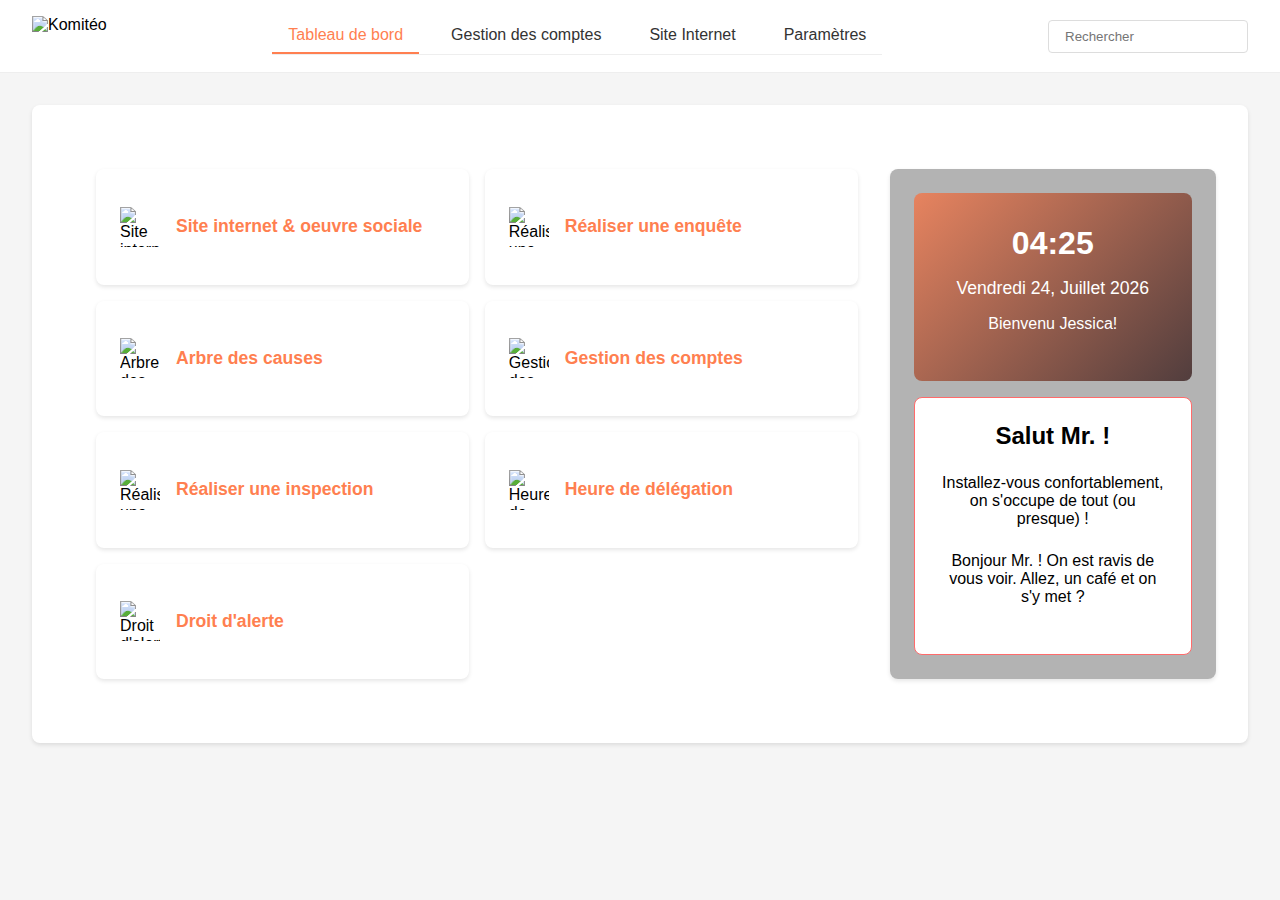
==== commit 211dbd64: "add responsiveness" ====
--- a/index.html
+++ b/index.html
@@ -4,7 +4,7 @@
     <meta charset="UTF-8" />
     <meta name="viewport" content="width=device-width, initial-scale=1.0" />
     <title>Komitéo</title>
-    <link rel="stylesheet" href="style.css" />
+    <link rel="stylesheet" href="assets/style.css" />
   </head>
   <body>
     <header class="header">
@@ -20,6 +20,7 @@
         <div class="nav-tab" data-tab="settings">Paramètres</div>
       </nav>
       <input type="search" placeholder="Rechercher" class="search-bar" />
+      <button class="menu-toggle">&#9776;</button>
     </header>
 
     <main class="main-container">
@@ -337,109 +338,6 @@
         </div>
       </aside>
     </main>
-    <script>
-      //   const aside = document.getElementById("aside");
-      document.addEventListener("DOMContentLoaded", function () {
-        const aside = document.getElementById("aside");
-        const mainContainer = document.querySelector(".main-container");
-        const tabs = document.querySelectorAll(".nav-tab");
-        const tabContents = document.querySelectorAll(".tab-content");
-        aside.style.display = "none";
-        mainContainer.style.gridTemplateColumns = "1fr";
-
-        function switchTab(event) {
-          const selectedTab = event.target.getAttribute("data-tab");
-
-          // Remove 'active' class from all tabs and contents
-          tabs.forEach((tab) => tab.classList.remove("active"));
-          tabContents.forEach((content) => content.classList.remove("active"));
-          // Hide all tab contents
-          tabContents.forEach((content) => (content.style.display = "none"));
-
-          // Add 'active' class to clicked tab and corresponding content
-          event.target.classList.add("active");
-          document.getElementById(selectedTab).classList.add("active");
-
-          const activeTab = document.getElementById(selectedTab);
-          if (activeTab) {
-            activeTab.style.display = "block";
-          }
-
-          if (selectedTab === "dashboard" || selectedTab === "settings") {
-            activeTab.style.display = "grid";
-            activeTab.style.gridTemplateColumns = "70% 30%";
-            aside.style.display = "none";
-            mainContainer.style.gridTemplateColumns = "1fr";
-          } else {
-            aside.style.display = "block";
-            mainContainer.style.gridTemplateColumns = "1fr 300px";
-          }
-        }
-
-        // Add click event to each tab
-        tabs.forEach((tab) => {
-          tab.addEventListener("click", switchTab);
-        });
-
-        // Activate the first tab by default
-        if (tabs.length > 0) {
-          tabs[0].classList.add("active");
-          document
-            .getElementById(tabs[0].getAttribute("data-tab"))
-            .classList.add("active");
-        }
-      });
-      document.querySelectorAll(".custom-checkbox").forEach((checkbox) => {
-        checkbox.addEventListener("click", function () {
-          this.classList.toggle("checked");
-        });
-      });
-      document.querySelectorAll(".account-checkbox").forEach((checkbox) => {
-        checkbox.addEventListener("click", function () {
-          this.classList.toggle("checked");
-        });
-      });
-      function updateDateTime() {
-        const now = new Date();
-        const timeElement = document.querySelectorAll(".time");
-        const dateElement = document.querySelectorAll(".date");
-
-        const hours = String(now.getHours()).padStart(2, "0");
-        const minutes = String(now.getMinutes()).padStart(2, "0");
-        timeElement.forEach((ele) => (ele.textContent = `${hours}:${minutes}`));
-
-        const days = [
-          "Dimanche",
-          "Lundi",
-          "Mardi",
-          "Mercredi",
-          "Jeudi",
-          "Vendredi",
-          "Samedi",
-        ];
-        const months = [
-          "Janvier",
-          "Février",
-          "Mars",
-          "Avril",
-          "Mai",
-          "Juin",
-          "Juillet",
-          "Août",
-          "Septembre",
-          "Octobre",
-          "Novembre",
-          "Décembre",
-        ];
-
-        const formattedDate = `${days[now.getDay()]} ${now.getDate()}, ${
-          months[now.getMonth()]
-        } ${now.getFullYear()}`;
-        dateElement.forEach((d) => (d.textContent = formattedDate));
-      }
-
-      updateDateTime();
-      setInterval(updateDateTime, 60000);
-    </script>
+    <script src="assets/script.js"></script>
   </body>
 </html>
--- a/assets/style.css
+++ b/assets/style.css
@@ -0,0 +1,479 @@
+* {
+  margin: 0;
+  padding: 0;
+  box-sizing: border-box;
+  font-family: Arial, sans-serif;
+}
+
+body {
+  background-color: #f5f5f5;
+}
+
+/* Base styles */
+.header {
+  display: flex;
+  justify-content: space-between;
+  align-items: center;
+  padding: 1rem 2rem;
+  background: white;
+  border-bottom: 1px solid #eee;
+  flex-wrap: wrap;
+}
+
+.logo {
+  height: 40px;
+}
+
+/* Navigation */
+.nav-tabs {
+  display: flex;
+  gap: 1rem;
+  background: white;
+  border-bottom: 1px solid #eee;
+}
+
+/* Tabs */
+.nav-tab {
+  padding: 0.5rem 1rem;
+  cursor: pointer;
+  color: #333;
+  border-bottom: 2px solid transparent;
+}
+
+.nav-tab.active {
+  border-bottom-color: #ff7f50;
+  color: #ff7f50;
+}
+
+/* Search Bar */
+.search-bar {
+  padding: 0.5rem 1rem;
+  border: 1px solid #ddd;
+  border-radius: 4px;
+  width: 200px;
+}
+
+/* Mobile Menu Button */
+.menu-toggle {
+  display: none;
+  font-size: 1.5rem;
+  background: none;
+  border: none;
+  cursor: pointer;
+}
+
+/* Responsive Styles */
+@media (max-width: 768px) {
+  .nav-tabs {
+    display: none;
+    flex-direction: column;
+    width: 100%;
+    padding: 1rem 0;
+  }
+
+  .nav-tabs.active {
+    display: flex;
+  }
+
+  .menu-toggle {
+    display: block;
+  }
+
+  .search-bar {
+    width: 100%;
+    margin-top: 1rem;
+  }
+}
+
+.content-area {
+  background: white;
+  padding: 2rem;
+  border-radius: 8px;
+  box-shadow: 0 2px 4px rgba(0, 0, 0, 0.1);
+}
+
+.tab-content {
+  display: none;
+}
+
+.tab-content.active {
+  display: block;
+}
+
+:root {
+  --primary-color: #ff7f50;
+  --text-color: #333;
+  --bg-color: #f5f5f5;
+  --card-bg: #ffffff;
+}
+* {
+  margin: 0;
+  padding: 0;
+  box-sizing: border-box;
+  font-family: Arial, sans-serif;
+}
+body {
+  background-color: var(--bg-color);
+}
+.main-container {
+  display: grid;
+  grid-template-columns: 1fr 300px;
+  gap: 2rem;
+  padding: 2rem;
+  max-width: 1400px;
+  margin: 0 auto;
+}
+
+#dashboard {
+  display: grid;
+  grid-template-columns: 70% 30%;
+  gap: 2rem;
+  padding: 2rem;
+  width: 100%;
+}
+
+.menu-grid {
+  display: grid;
+  grid-template-columns: repeat(auto-fit, minmax(250px, 1fr));
+  gap: 1rem;
+}
+.menu-item {
+  background: var(--card-bg);
+  padding: 1.5rem;
+  border-radius: 8px;
+  display: flex;
+  align-items: center;
+  gap: 1rem;
+  cursor: pointer;
+  transition: transform 0.2s;
+  box-shadow: 0 2px 4px rgba(0, 0, 0, 0.1);
+}
+.menu-item:hover {
+  transform: translateY(-2px);
+}
+.menu-item img {
+  width: 40px;
+  height: 40px;
+}
+.menu-item h3 {
+  color: var(--primary-color);
+  font-size: 1.1rem;
+}
+
+.sidebar {
+  background: rgba(131, 131, 131, 0.617);
+  padding: 1.5rem;
+  border-radius: 8px;
+  box-shadow: 0 2px 4px rgba(0, 0, 0, 0.1);
+}
+.time-widget {
+  background: linear-gradient(135deg, hsl(16, 74%, 64%), hsl(0, 14%, 28%));
+  color: white;
+  padding: 2rem;
+  border-radius: 8px;
+  margin-bottom: 1rem;
+  text-align: center;
+}
+
+.time-widget > * {
+  margin-bottom: 1rem;
+}
+.time {
+  font-size: 2rem;
+  font-weight: bold;
+}
+.date {
+  font-size: 1.1rem;
+}
+.welcome-message {
+  background: white;
+  padding: 1.5rem;
+  border-radius: 8px;
+  text-align: center;
+  border: 1px solid #ff6b6b;
+}
+.welcome-message > p {
+  margin: 1.5rem 0;
+}
+
+.form-section {
+  margin-bottom: 2rem;
+}
+
+.dotted-container {
+  position: relative;
+  border: 2px dashed #ffa07a;
+  border-radius: 8px;
+  padding: 20px;
+  margin: 10px 0;
+}
+
+.section-header {
+  position: absolute;
+  top: 0;
+  left: 20px;
+  transform: translateY(-50%);
+  background: white;
+  padding: 5px 10px;
+  font-size: 1.1rem;
+  color: #333;
+}
+
+.input-group {
+  display: flex;
+  align-items: center;
+  gap: 15px;
+  margin-bottom: 15px;
+}
+
+.input-with-icon {
+  position: relative;
+  flex-grow: 1;
+  border: 2px dashed #ffa07a;
+  border-radius: 6px;
+  padding: 10px;
+  min-height: 45px;
+  display: flex;
+  align-items: center;
+}
+
+.icon-right {
+  position: absolute;
+  right: 10px;
+  top: 50%;
+  transform: translateY(-50%);
+  width: 20px;
+  height: 20px;
+  cursor: pointer;
+}
+
+.edit-icon {
+  color: #ff6b6b;
+}
+
+.action-button {
+  border: 2px dashed #ffa07a;
+  border-radius: 6px;
+  padding: 8px 15px;
+  background: none;
+  display: flex;
+  align-items: center;
+  gap: 5px;
+  cursor: pointer;
+}
+
+.action-button:hover {
+  background: #fff5ee;
+}
+
+.settings-grid {
+  display: grid;
+  grid-template-columns: repeat(2, 1fr);
+  gap: 20px;
+}
+
+.settings-section {
+  position: relative;
+  border: 2px dashed #a5d6ff;
+  border-radius: 12px;
+  padding: 20px;
+}
+
+.settings-title {
+  position: absolute;
+  top: 0;
+  left: 20px;
+  transform: translateY(-50%);
+  background: #ffe4d6;
+  padding: 5px 15px;
+  border-radius: 4px;
+  font-size: 1rem;
+  color: #333;
+  white-space: nowrap;
+}
+
+.permission-list {
+  list-style: none;
+  padding: 0;
+  margin: 0;
+}
+
+.permission-item {
+  display: flex;
+  justify-content: space-between;
+  align-items: center;
+  padding: 8px 0;
+}
+
+.permission-item:last-child {
+  border-bottom: none;
+}
+
+.checkbox-group {
+  display: flex;
+  gap: 15px;
+}
+
+.custom-checkbox {
+  width: 25px;
+  height: 25px;
+  border: 2px dashed #a5d6ff;
+  border-radius: 4px;
+  cursor: pointer;
+}
+
+.custom-checkbox.checked {
+  background-color: #a5d6ff;
+  border-color: #a5d6ff;
+}
+
+.column-header {
+  font-size: 0.8rem;
+  color: #666;
+  text-align: center;
+  margin-bottom: 5px;
+}
+
+.image-box-container {
+  display: flex;
+  flex-wrap: wrap;
+  gap: 2rem;
+}
+
+.image-item {
+  display: flex;
+  flex-direction: column;
+  align-items: center; /* Center the title below */
+}
+
+.image-box {
+  width: 150px;
+  height: 150px;
+  background-color: #ff6b6b;
+  border-radius: 8px;
+}
+
+.image-title {
+  margin-top: 0.5rem;
+  font-size: 1rem;
+  color: #333;
+}
+
+/* The input-with-icon element already uses the dotted border as its own border */
+.input-with-icon {
+  position: relative;
+  flex-grow: 1;
+  border: 2px dashed #ffa07a;
+  border-radius: 6px;
+  padding: 10px;
+  padding-right: 35px; /* extra space so text doesn't overlap the icon */
+  min-height: 45px;
+  display: flex;
+  align-items: center;
+  outline: none; /* removes any focus outline */
+}
+
+/* Show placeholder text when the field is empty */
+.input-with-icon:empty:before {
+  content: attr(data-placeholder);
+  color: #999;
+}
+
+/* Position the pencil icon inside the input field */
+.input-with-icon .icon-right {
+  position: absolute;
+  right: 10px;
+  top: 50%;
+  transform: translateY(-50%);
+  cursor: pointer;
+}
+
+.form-section {
+  margin-bottom: 2rem;
+}
+
+.section-header {
+  background: #ffe4d6;
+  padding: 10px 15px;
+  border-radius: 4px;
+  margin-bottom: 1rem;
+  font-size: 1.1rem;
+  color: #333;
+}
+
+.dotted-container {
+  position: relative;
+  border: 2px dashed #ffa07a;
+  border-radius: 8px;
+  padding: 20px;
+  margin: 10px 0;
+}
+
+.input-group {
+  display: flex;
+  align-items: center;
+  gap: 15px;
+  margin-bottom: 15px;
+  margin-top: 14px;
+}
+
+.input-with-icon {
+  position: relative;
+  flex-grow: 1;
+  border: 2px dashed #ffa07a;
+  border-radius: 6px;
+  display: flex;
+  align-items: center;
+}
+
+.form-input {
+  width: 100%;
+  padding: 10px;
+  border: none;
+  background: transparent;
+  font-size: 1rem;
+  color: #333;
+  outline: none;
+}
+
+.form-input::placeholder {
+  color: #666;
+}
+
+.icon-right {
+  position: absolute;
+  right: 10px;
+  top: 50%;
+  transform: translateY(-50%);
+  width: 20px;
+  height: 20px;
+  cursor: pointer;
+  color: #ff6b6b;
+}
+
+.action-button:hover {
+  background: #fff5ee;
+}
+
+.account-checkbox {
+  width: 24px;
+  height: 24px;
+  border: 2px solid #ffa07a;
+  border-radius: 4px;
+  cursor: pointer;
+}
+
+.account-checkbox.checked {
+  background-color: #ffa07a;
+  position: relative;
+}
+
+@media (max-width: 1024px) {
+  .main-container {
+    grid-template-columns: 1fr;
+  }
+
+  .settings-grid {
+    grid-template-columns: 1fr;
+  }
+}
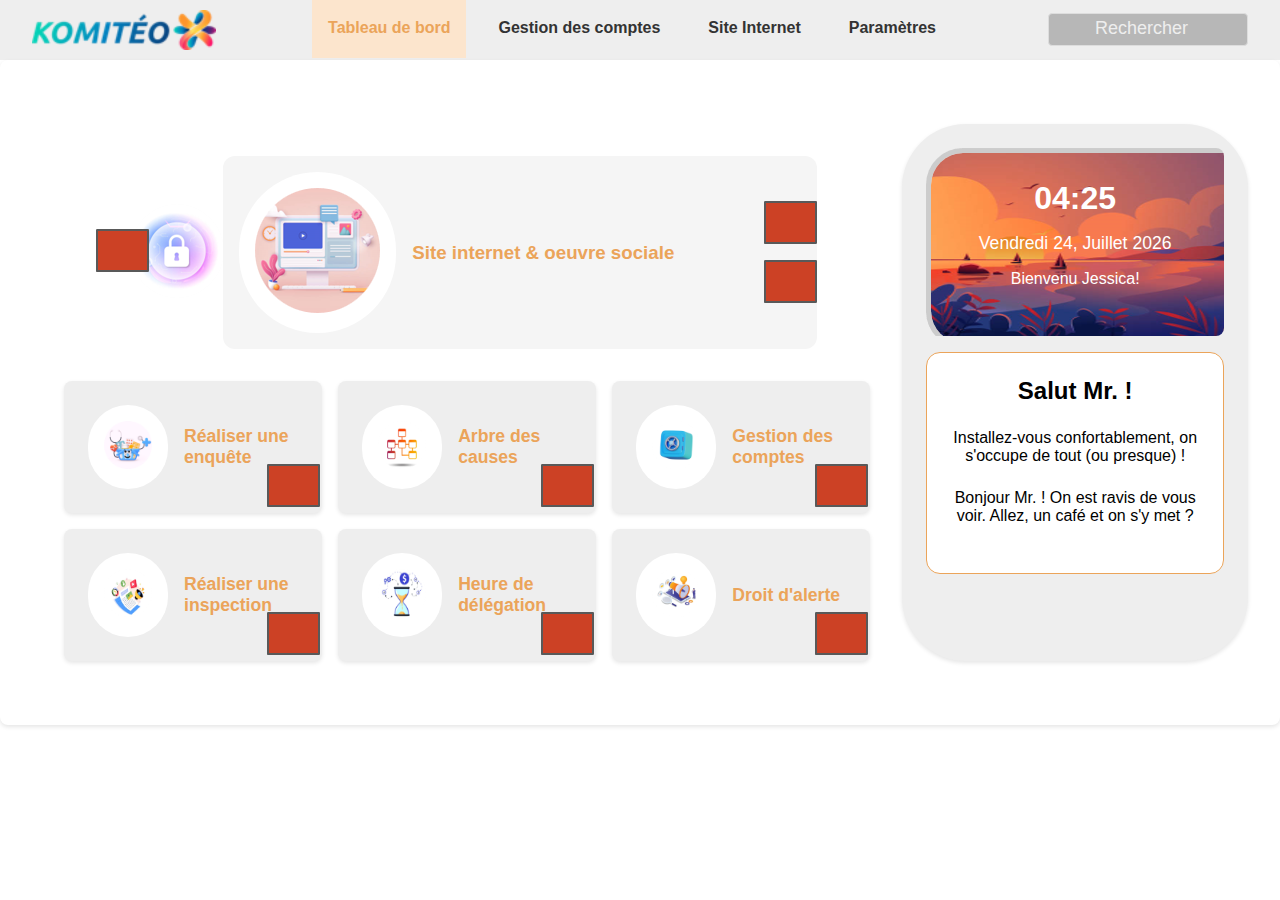
==== commit 2a15af82: "some fixes" ====
--- a/index.html
+++ b/index.html
@@ -8,11 +8,7 @@
   </head>
   <body>
     <header class="header">
-      <img
-        src="https://hebbkx1anhila5yf.public.blob.vercel-storage.com/Komit%C3%A9o%20interface.pptx%20(1)-jANILv86jYt1NejkxQ77JHOQQuXecz.png"
-        alt="Komitéo"
-        class="logo"
-      />
+      <img src="/assets/images/logo.png" alt="Komitéo" class="logo" />
       <nav class="nav-tabs">
         <div class="nav-tab" data-tab="dashboard">Tableau de bord</div>
         <div class="nav-tab" data-tab="accounts">Gestion des comptes</div>
@@ -22,63 +18,114 @@
       <input type="search" placeholder="Rechercher" class="search-bar" />
       <button class="menu-toggle">&#9776;</button>
     </header>
-
     <main class="main-container">
       <div class="content-area">
         <!-- Dashboard Tab -->
         <div id="dashboard" class="tab-content active">
-          <div class="menu-grid">
-            <div class="menu-item">
-              <img
-                src="https://hebbkx1anhila5yf.public.blob.vercel-storage.com/Komit%C3%A9o%20interface.pptx-p2DR1jyctM0avQndumkIpsC59VqSSd.png"
-                alt="Site internet & oeuvre sociale"
-              />
-              <h3>Site internet & oeuvre sociale</h3>
-            </div>
-            <div class="menu-item">
-              <img
-                src="https://hebbkx1anhila5yf.public.blob.vercel-storage.com/Komit%C3%A9o%20interface.pptx-p2DR1jyctM0avQndumkIpsC59VqSSd.png"
-                alt="Réaliser une enquête"
-              />
-              <h3>Réaliser une enquête</h3>
-            </div>
-            <div class="menu-item">
-              <img
-                src="https://hebbkx1anhila5yf.public.blob.vercel-storage.com/Komit%C3%A9o%20interface.pptx-p2DR1jyctM0avQndumkIpsC59VqSSd.png"
-                alt="Arbre des causes"
-              />
-              <h3>Arbre des causes</h3>
-            </div>
-            <div class="menu-item">
-              <img
-                src="https://hebbkx1anhila5yf.public.blob.vercel-storage.com/Komit%C3%A9o%20interface.pptx-p2DR1jyctM0avQndumkIpsC59VqSSd.png"
-                alt="Gestion des comptes"
-              />
-              <h3>Gestion des comptes</h3>
-            </div>
-            <div class="menu-item">
-              <img
-                src="https://hebbkx1anhila5yf.public.blob.vercel-storage.com/Komit%C3%A9o%20interface.pptx-p2DR1jyctM0avQndumkIpsC59VqSSd.png"
-                alt="Réaliser une inspection"
-              />
-              <h3>Réaliser une inspection</h3>
-            </div>
-            <div class="menu-item">
-              <img
-                src="https://hebbkx1anhila5yf.public.blob.vercel-storage.com/Komit%C3%A9o%20interface.pptx-p2DR1jyctM0avQndumkIpsC59VqSSd.png"
-                alt="Heure de délégation"
-              />
-              <h3>Heure de délégation</h3>
-            </div>
-            <div class="menu-item">
-              <img
-                src="https://hebbkx1anhila5yf.public.blob.vercel-storage.com/Komit%C3%A9o%20interface.pptx-p2DR1jyctM0avQndumkIpsC59VqSSd.png"
-                alt="Droit d'alerte"
-              />
-              <h3>Droit d'alerte</h3>
-            </div>
-          </div>
-
+          <div class="dashboard-content">
+            <div class="grid item-1">
+              <div class="auto">
+                <img src="/assets/images/site_internet1.jpg.png" alt="" />
+              </div>
+              <div class="flex first-item">
+                <div class="rounded bg-white">
+                  <img
+                    class="p-2 w-x"
+                    src="/assets/images//site_internet2.png"
+                    alt="Site internet & oeuvre sociale"
+                  />
+                </div>
+                <h3 class="text-primary">Site internet & oeuvre sociale</h3>
+                <div class="absolute-first">
+                  <div class="flex flex-col flex-end">
+                    <img src="/assets//images/square.png" alt="" />
+                    <img src="/assets//images/square.png" alt="" />
+                  </div>
+                </div>
+              </div>
+            </div>
+            <div class="menu-grid">
+              <div class="menu-item">
+                <div class="rounded bg-white">
+                  <img
+                    class="p-2 w-x"
+                    src="/assets/images//site_internet3.png"
+                    alt="Réaliser une enquête"
+                  />
+                </div>
+
+                <h3>Réaliser une enquête</h3>
+                <div class="absolute">
+                  <img src="/assets//images/square.png" alt="" />
+                </div>
+              </div>
+              <div class="menu-item">
+                <div class="rounded bg-white">
+                  <img
+                    class="p-2 w-x"
+                    src="/assets/images//site_internet4.png"
+                    alt="Arbre des causes"
+                  />
+                </div>
+                <h3>Arbre des causes</h3>
+                <div class="absolute">
+                  <img src="/assets//images/square.png" alt="" />
+                </div>
+              </div>
+              <div class="menu-item">
+                <div class="rounded bg-white">
+                  <img
+                    class="p-2 w-x"
+                    src="/assets/images//site_internet5.png"
+                    alt="Gestion des comptes"
+                  />
+                </div>
+                <h3>Gestion des comptes</h3>
+                <div class="absolute">
+                  <img src="/assets//images/square.png" alt="" />
+                </div>
+              </div>
+              <div class="menu-item">
+                <div class="rounded bg-white">
+                  <img
+                    class="p-2 w-x"
+                    src="/assets/images//site_internet6.png"
+                    alt="Réaliser une inspection"
+                  />
+                </div>
+                <h3>Réaliser une inspection</h3>
+                <div class="absolute">
+                  <img src="/assets//images/square.png" alt="" />
+                </div>
+              </div>
+              <div class="menu-item">
+                <div class="rounded bg-white">
+                  <img
+                    class="p-2 w-x"
+                    src="/assets/images//site_internet7.png"
+                    alt="Heure de délégation"
+                  />
+                </div>
+                <h3>Heure de délégation</h3>
+                <div class="absolute">
+                  <img src="/assets//images/square.png" alt="" />
+                </div>
+              </div>
+              <div class="menu-item">
+                <div class="rounded bg-white">
+                  <img
+                    class="p-2 w-x"
+                    src="/assets/images//site_internet8.png"
+                    alt="Droit d'alerte"
+                  />
+                </div>
+                <h3>Droit d'alerte</h3>
+                <div class="absolute">
+                  <img src="/assets//images/square.png" alt="" />
+                </div>
+              </div>
+            </div>
+          </div>
           <aside class="sidebar">
             <div class="time-widget">
               <div class="time">08:10</div>
--- a/assets/style.css
+++ b/assets/style.css
@@ -1,3 +1,11 @@
+:root {
+  --primary-color: #eba45a;
+  --text-color: #333;
+  --bg-color: #f5f5f5;
+  --card-bg: #ffffff;
+  --partial-color: #fce5cd;
+}
+
 * {
   margin: 0;
   padding: 0;
@@ -5,8 +13,12 @@
   font-family: Arial, sans-serif;
 }
 
+.text-primary {
+  color: var(--primary-color);
+}
+
 body {
-  background-color: #f5f5f5;
+  background-color: #fff;
 }
 
 /* Base styles */
@@ -14,8 +26,8 @@
   display: flex;
   justify-content: space-between;
   align-items: center;
-  padding: 1rem 2rem;
-  background: white;
+  padding: 0 2rem;
+  background: #eeeeee;
   border-bottom: 1px solid #eee;
   flex-wrap: wrap;
 }
@@ -28,21 +40,23 @@
 .nav-tabs {
   display: flex;
   gap: 1rem;
-  background: white;
+  background: none;
   border-bottom: 1px solid #eee;
+  height: 100%;
 }
 
 /* Tabs */
 .nav-tab {
-  padding: 0.5rem 1rem;
+  padding: 1.2rem 1rem;
   cursor: pointer;
   color: #333;
   border-bottom: 2px solid transparent;
+  font-weight: 600;
 }
 
 .nav-tab.active {
-  border-bottom-color: #ff7f50;
-  color: #ff7f50;
+  color: var(--primary-color);
+  background-color: var(--partial-color);
 }
 
 /* Search Bar */
@@ -51,6 +65,16 @@
   border: 1px solid #ddd;
   border-radius: 4px;
   width: 200px;
+  background-color: #b7b7b7;
+  color: #eeeeee;
+  text-align: center;
+  display: flex;
+  justify-content: center;
+}
+.search-bar::placeholder {
+  text-align: center;
+  color: #eeeeee;
+  font-size: large;
 }
 
 /* Mobile Menu Button */
@@ -100,12 +124,6 @@
   display: block;
 }
 
-:root {
-  --primary-color: #ff7f50;
-  --text-color: #333;
-  --bg-color: #f5f5f5;
-  --card-bg: #ffffff;
-}
 * {
   margin: 0;
   padding: 0;
@@ -113,15 +131,18 @@
   font-family: Arial, sans-serif;
 }
 body {
-  background-color: var(--bg-color);
+  background-color: #fff;
 }
 .main-container {
   display: grid;
   grid-template-columns: 1fr 300px;
   gap: 2rem;
-  padding: 2rem;
-  max-width: 1400px;
-  margin: 0 auto;
+  background-color: #fff;
+  width: 100%;
+}
+
+#aside {
+  display: none;
 }
 
 #dashboard {
@@ -137,8 +158,9 @@
   grid-template-columns: repeat(auto-fit, minmax(250px, 1fr));
   gap: 1rem;
 }
+
 .menu-item {
-  background: var(--card-bg);
+  background: #eee;
   padding: 1.5rem;
   border-radius: 8px;
   display: flex;
@@ -147,27 +169,79 @@
   cursor: pointer;
   transition: transform 0.2s;
   box-shadow: 0 2px 4px rgba(0, 0, 0, 0.1);
-}
+  position: relative;
+}
+.flex-col {
+  display: flex;
+  flex-direction: column;
+}
+.flex-end {
+  align-items: flex-end;
+}
+.absolute-first {
+  position: absolute;
+  top: 45px;
+  right: 0;
+}
+
+.menu-item .w-x {
+  width: 5rem;
+  height: 5rem;
+}
+
+.item-1 {
+  margin: 2rem;
+}
+
+.menu-item.first {
+  width: 100%;
+  margin: 2rem 0;
+}
+
+.flex {
+  display: flex;
+  align-items: center;
+  gap: 1rem;
+}
+
+.grid {
+  display: grid;
+  grid-template-columns: 15% 80%;
+  gap: 1rem;
+}
+.auto {
+  margin: auto 0;
+}
+.absolute {
+  position: absolute;
+  bottom: 2px;
+  right: 2px;
+}
+
+.first-item {
+  background-color: var(--bg-color);
+  padding: 1rem;
+  position: relative;
+  border-radius: 12px;
+}
+
 .menu-item:hover {
   transform: translateY(-2px);
 }
-.menu-item img {
-  width: 40px;
-  height: 40px;
-}
+
 .menu-item h3 {
   color: var(--primary-color);
   font-size: 1.1rem;
 }
 
 .sidebar {
-  background: rgba(131, 131, 131, 0.617);
+  background: #eeeeee;
   padding: 1.5rem;
-  border-radius: 8px;
+  border-radius: 4rem;
   box-shadow: 0 2px 4px rgba(0, 0, 0, 0.1);
 }
 .time-widget {
-  background: linear-gradient(135deg, hsl(16, 74%, 64%), hsl(0, 14%, 28%));
+  background: url("/assets/images/background_time.png");
   color: white;
   padding: 2rem;
   border-radius: 8px;
@@ -185,12 +259,25 @@
 .date {
   font-size: 1.1rem;
 }
+
+.rounded {
+  border-radius: 9999px;
+}
+
+.bg-white {
+  background-color: #fff;
+}
+
+.p-2 {
+  padding: 1rem;
+}
+
 .welcome-message {
   background: white;
   padding: 1.5rem;
-  border-radius: 8px;
+  border-radius: 14px;
   text-align: center;
-  border: 1px solid #ff6b6b;
+  border: 1px solid var(--primary-color);
 }
 .welcome-message > p {
   margin: 1.5rem 0;
@@ -458,13 +545,13 @@
 .account-checkbox {
   width: 24px;
   height: 24px;
-  border: 2px solid #ffa07a;
+  border: 2px solid var(--primary-color);
   border-radius: 4px;
   cursor: pointer;
 }
 
 .account-checkbox.checked {
-  background-color: #ffa07a;
+  background-color: #cc4125;
   position: relative;
 }
 
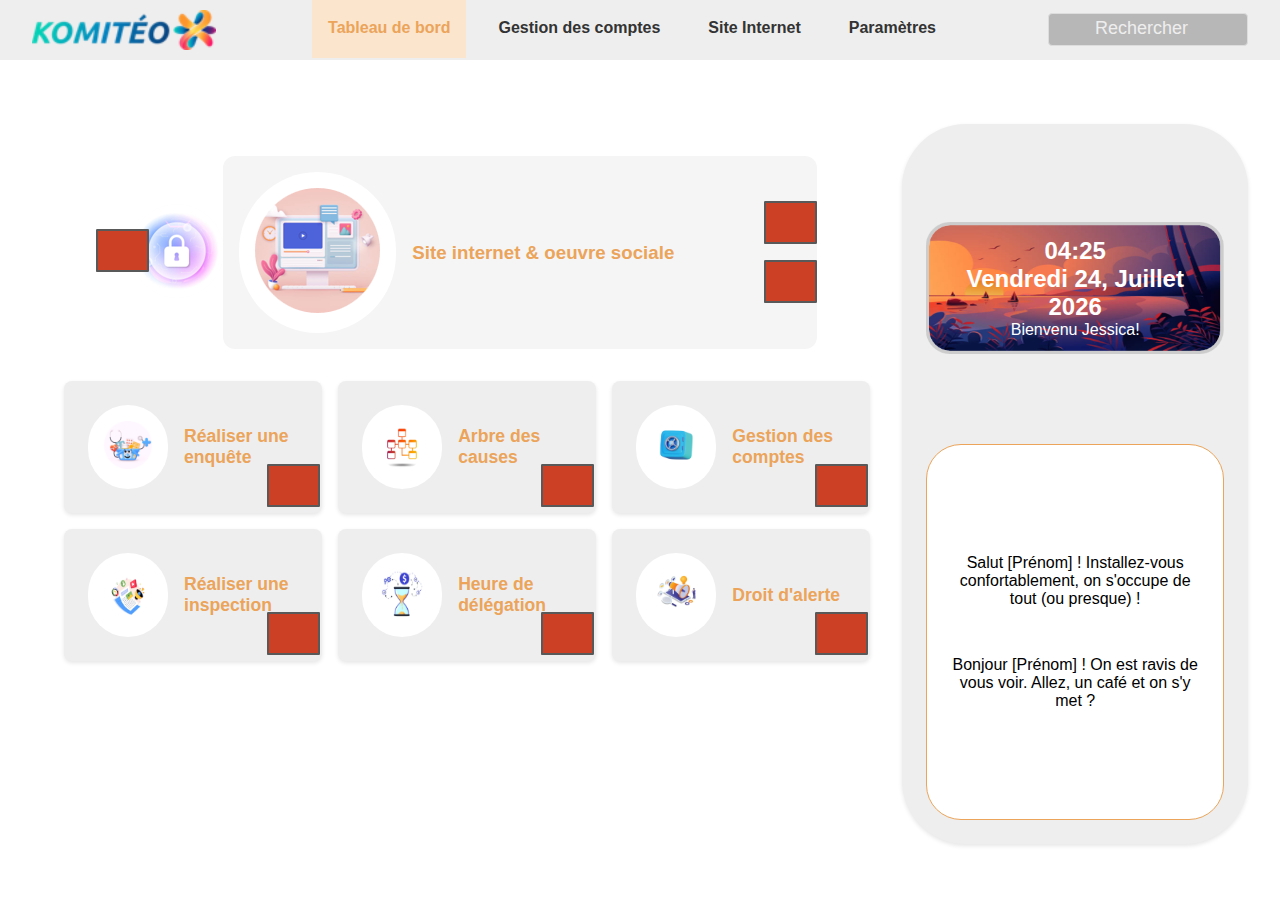
==== commit 917ca980: "final updaets" ====
--- a/index.html
+++ b/index.html
@@ -133,14 +133,14 @@
               <div class="p">Bienvenu Jessica!</div>
             </div>
             <div class="welcome-message">
-              <h2>Salut Mr. !</h2>
+              <!-- <h2>Salut Mr. !</h2> -->
               <p>
-                Installez-vous confortablement, on s'occupe de tout (ou presque)
-                !
+                Salut [Prénom] ! Installez-vous confortablement, on s'occupe de
+                tout (ou presque) !
               </p>
               <p>
-                Bonjour Mr. ! On est ravis de vous voir. Allez, un café et on
-                s'y met ?
+                Bonjour [Prénom] ! On est ravis de vous voir. Allez, un café et
+                on s'y met ?
               </p>
             </div>
           </aside>
@@ -241,12 +241,14 @@
           <!-- Flex container -->
           <div class="image-box-container">
             <div class="image-item">
-              <div class="image-box"></div>
-              <p class="image-title">Compte d'access</p>
+              <div class="image-box">
+                <img src="/assets/images/param1.png" alt="Site internet" />
+              </div>
             </div>
             <div class="image-item">
-              <div class="image-box"></div>
-              <p class="image-title">Notifications</p>
+              <div class="image-box">
+                <img src="/assets/images/param2.png" alt="Site internet" />
+              </div>
             </div>
           </div>
         </div>
@@ -378,8 +380,8 @@
         </div>
       </div>
 
-      <aside id="aside">
-        <div class="time-widget">
+      <aside id="aside" class="aside">
+        <div class="time-widget2">
           <div class="time">08:10</div>
           <div class="date">Jeudi 28, Novembre 2024</div>
         </div>
--- a/assets/style.css
+++ b/assets/style.css
@@ -113,7 +113,7 @@
   background: white;
   padding: 2rem;
   border-radius: 8px;
-  box-shadow: 0 2px 4px rgba(0, 0, 0, 0.1);
+  /* box-shadow: 0 2px 4px rgba(0, 0, 0, 0.1); */
 }
 
 .tab-content {
@@ -144,7 +144,23 @@
 #aside {
   display: none;
 }
-
+.aside {
+  background: #eeeeee;
+  padding: 2rem;
+  border-radius: 8px;
+  height: 84vh;
+  margin-right: 2rem;
+  margin-top: 2rem;
+}
+.aside .time-widget2 {
+  background: url("/assets/images/background_time.png") center no-repeat;
+  color: white;
+  padding: 2rem;
+  border-radius: 35px;
+  margin-bottom: 1rem;
+  text-align: center;
+  /* width: 100%; */
+}
 #dashboard {
   display: grid;
   grid-template-columns: 70% 30%;
@@ -239,25 +255,35 @@
   padding: 1.5rem;
   border-radius: 4rem;
   box-shadow: 0 2px 4px rgba(0, 0, 0, 0.1);
+  height: 80vh;
+  display: grid;
+  grid-template-rows: 44% 56%;
 }
 .time-widget {
-  background: url("/assets/images/background_time.png");
+  background: url("/assets/images/background_time.png") center no-repeat;
+  background-size: contain;
   color: white;
   padding: 2rem;
-  border-radius: 8px;
+  border-radius: 35px;
   margin-bottom: 1rem;
   text-align: center;
+  display: flex;
+  justify-content: center;
+  align-items: center;
+  flex-direction: column;
 }
 
 .time-widget > * {
-  margin-bottom: 1rem;
-}
-.time {
-  font-size: 2rem;
-  font-weight: bold;
-}
+  /* margin-bottom: 1rem; */
+}
+.time,
 .date {
-  font-size: 1.1rem;
+  font-size: 1.5rem;
+  text-align: center;
+  font-weight: bolder;
+  display: flex;
+  justify-content: center;
+  align-items: center;
 }
 
 .rounded {
@@ -275,9 +301,13 @@
 .welcome-message {
   background: white;
   padding: 1.5rem;
-  border-radius: 14px;
+  border-radius: 35px;
   text-align: center;
   border: 1px solid var(--primary-color);
+  display: flex;
+  justify-content: center;
+  align-content: center;
+  flex-direction: column;
 }
 .welcome-message > p {
   margin: 1.5rem 0;
@@ -424,20 +454,13 @@
 .image-box-container {
   display: flex;
   flex-wrap: wrap;
-  gap: 2rem;
+  gap: 3rem;
 }
 
 .image-item {
   display: flex;
   flex-direction: column;
   align-items: center; /* Center the title below */
-}
-
-.image-box {
-  width: 150px;
-  height: 150px;
-  background-color: #ff6b6b;
-  border-radius: 8px;
 }
 
 .image-title {
@@ -480,7 +503,7 @@
 }
 
 .section-header {
-  background: #ffe4d6;
+  background: var(--partial-color);
   padding: 10px 15px;
   border-radius: 4px;
   margin-bottom: 1rem;
@@ -490,7 +513,7 @@
 
 .dotted-container {
   position: relative;
-  border: 2px dashed #ffa07a;
+  border: 2px dashed var(--primary-color);
   border-radius: 8px;
   padding: 20px;
   margin: 10px 0;
@@ -507,7 +530,7 @@
 .input-with-icon {
   position: relative;
   flex-grow: 1;
-  border: 2px dashed #ffa07a;
+  border: 2px dashed var(--primary-color);
   border-radius: 6px;
   display: flex;
   align-items: center;
